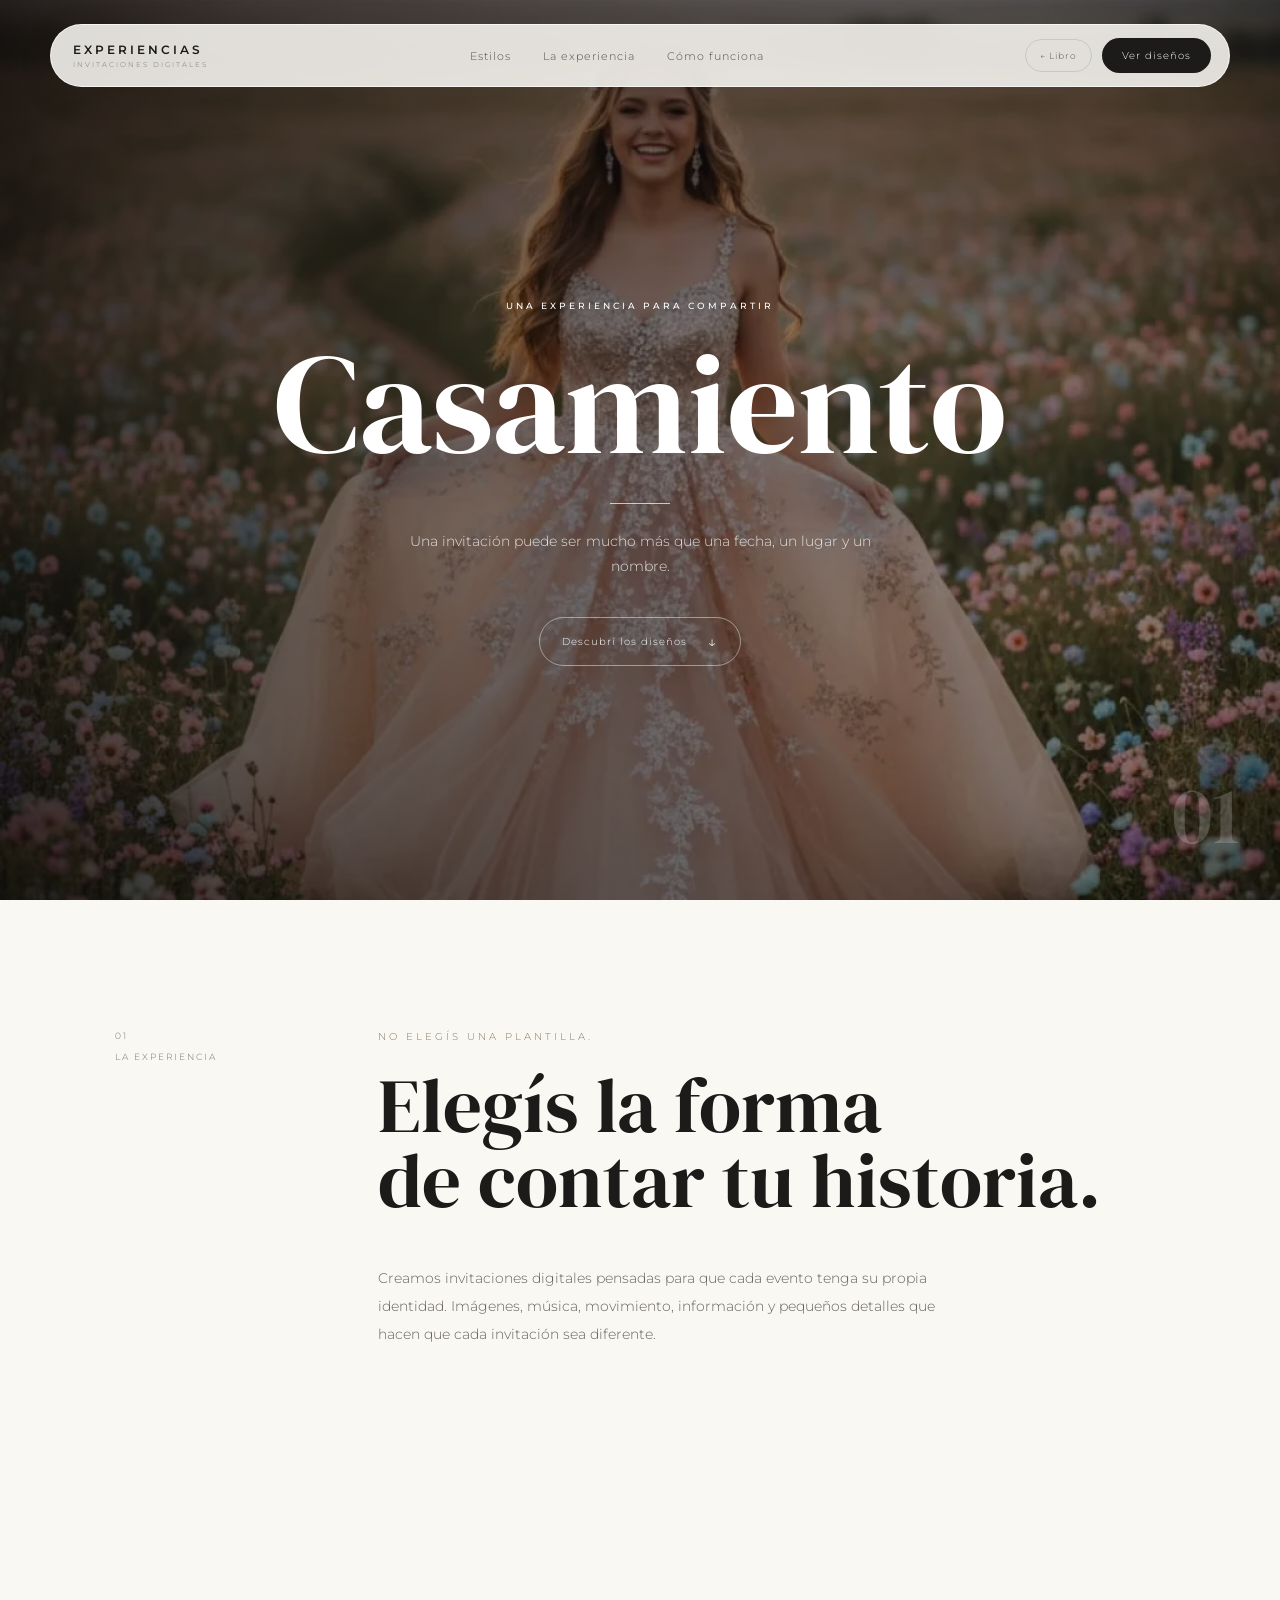
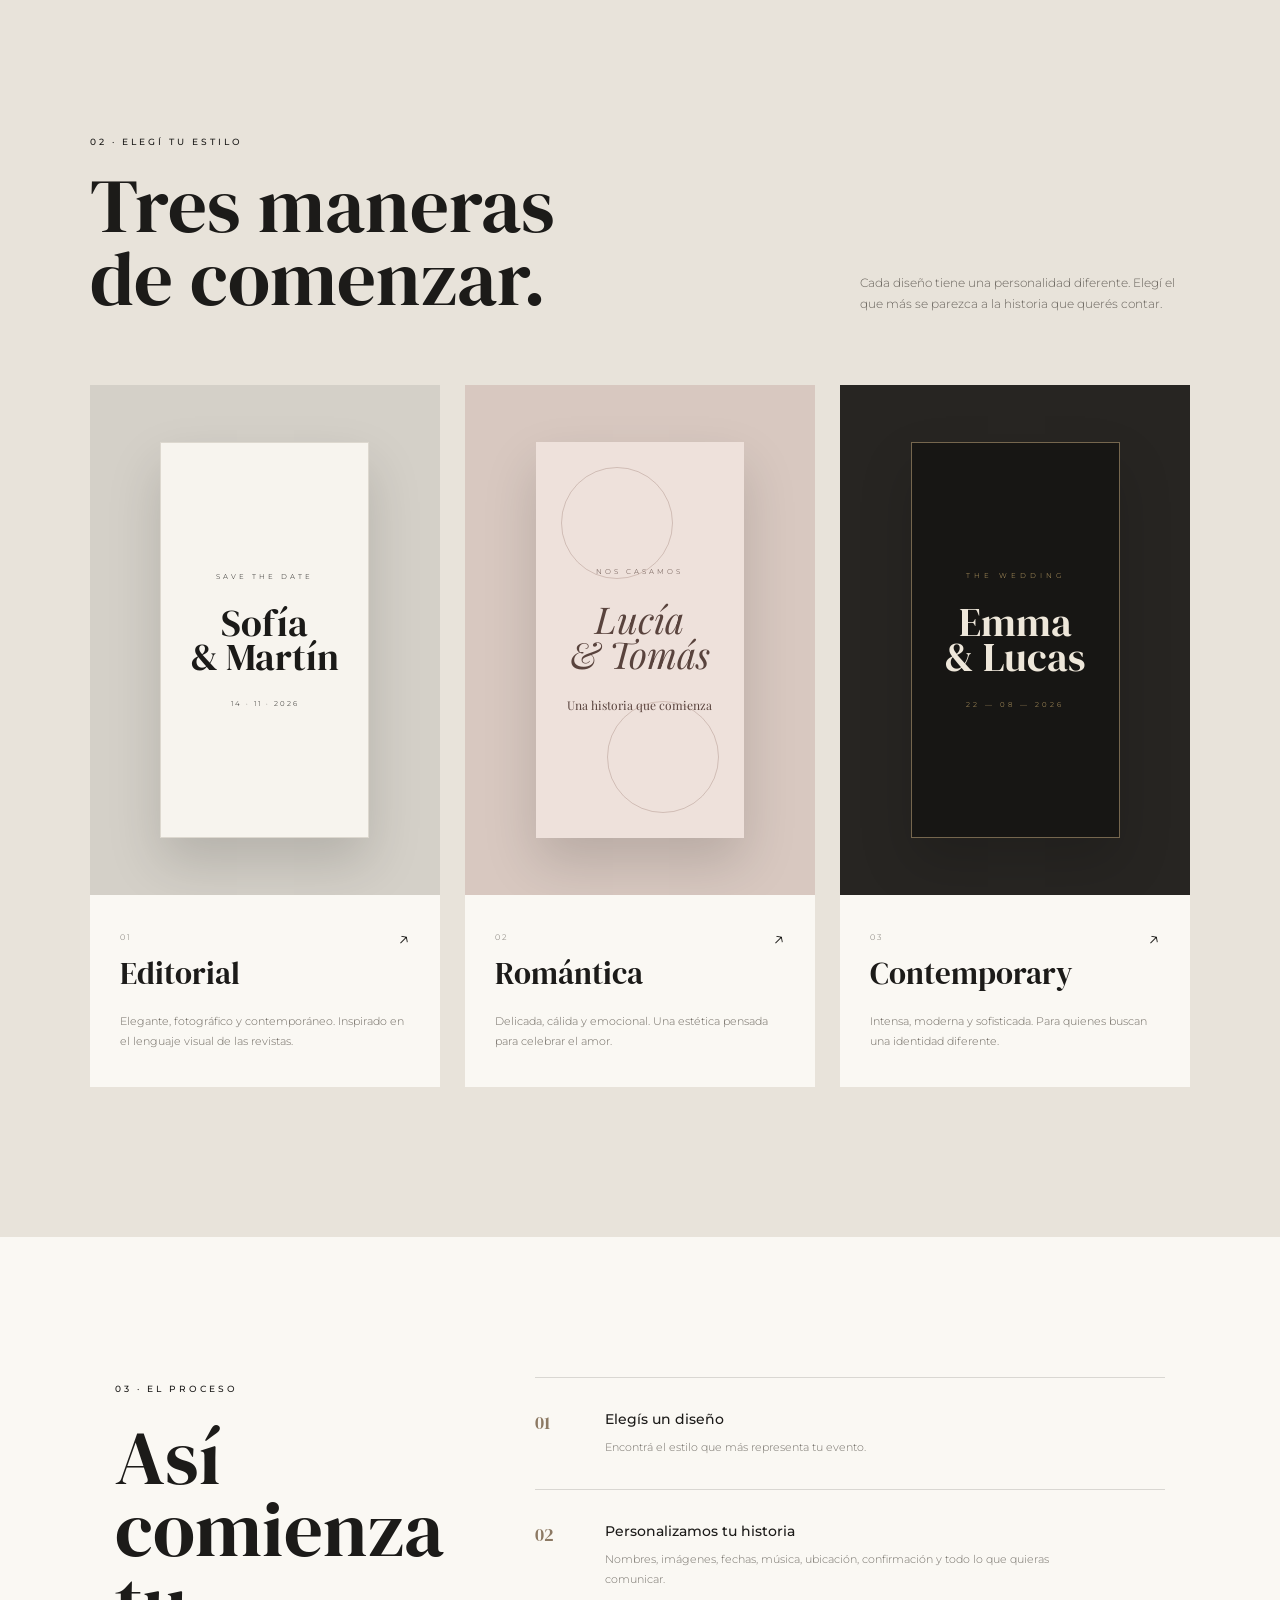
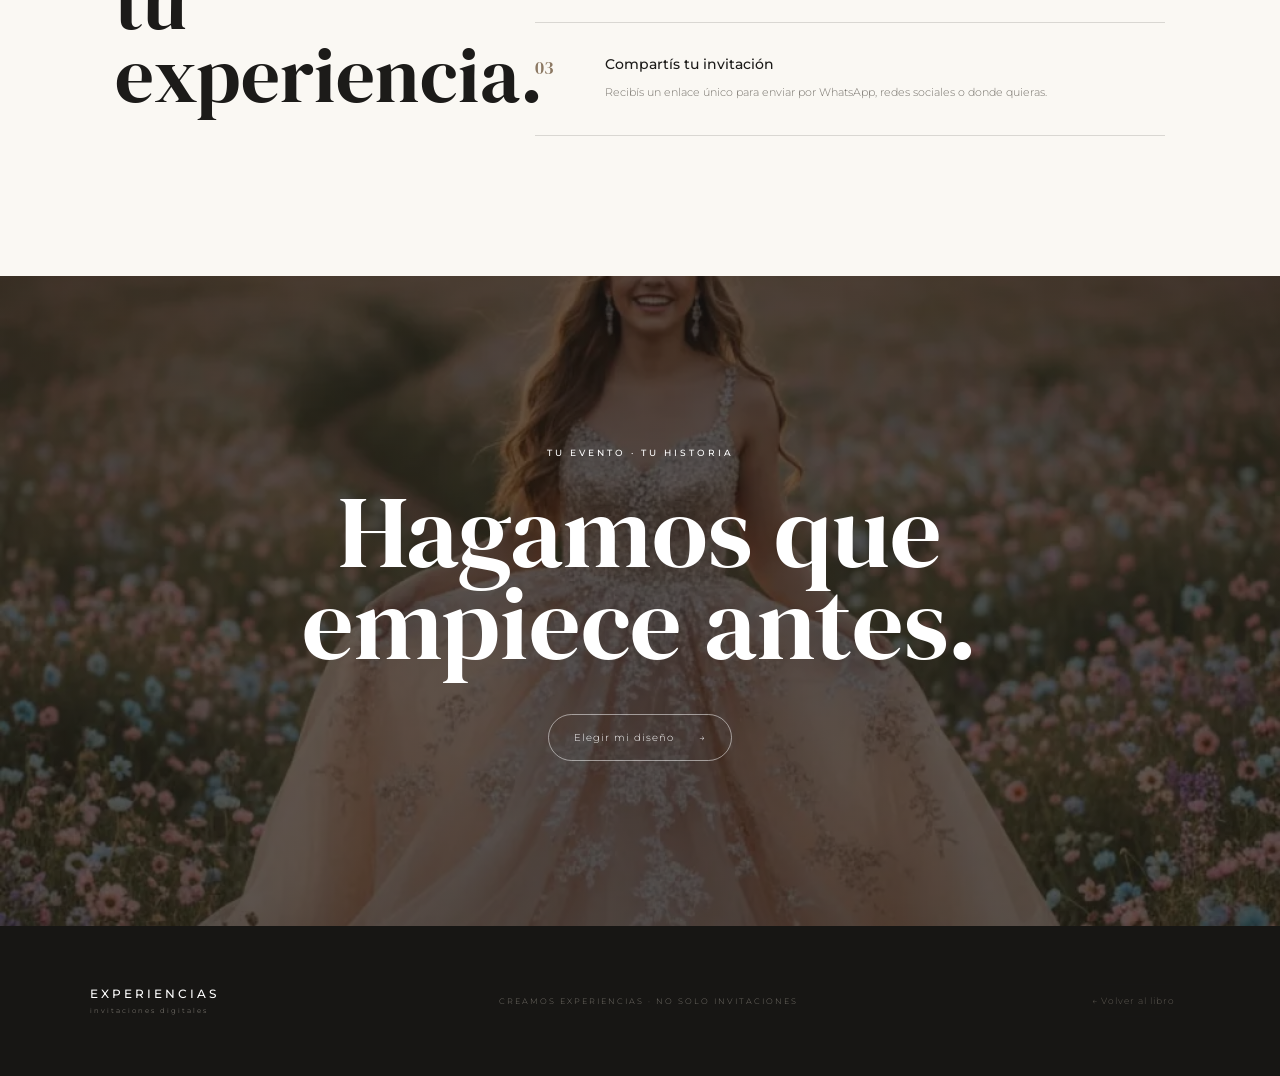
==== evento.html @ a9545215 "Version inicial" ====
<!doctype html>
<html lang="es">
  <head>
    <meta charset="UTF-8" />
    <meta name="viewport" content="width=device-width, initial-scale=1.0" />

    <title>Experiencias · Invitaciones digitales</title>

    <link rel="preconnect" href="https://fonts.googleapis.com" />
    <link rel="preconnect" href="https://fonts.gstatic.com" crossorigin />

    <link
      href="https://fonts.googleapis.com/css2?family=DM+Serif+Display&family=Montserrat:wght@300;400;500;600&family=Playfair+Display:ital,wght@0,400;0,500;1,400&display=swap"
      rel="stylesheet"
    />

    <link rel="stylesheet" href="assets/css/evento.css" />
  </head>

  <body>
    <div class="event-page">
      <!-- NAVBAR -->
      <header class="navbar">
        <a href="index.html" class="logo">
          <span>EXPERIENCIAS</span>
          <small>invitaciones digitales</small>
        </a>

        <nav class="desktop-nav">
          <a href="#estilos">Estilos</a>
          <a href="#experiencia">La experiencia</a>
          <a href="#como-funciona">Cómo funciona</a>
        </nav>

        <div class="nav-actions">
          <a href="index.html" class="back-book"> ← Libro </a>

          <a href="#estilos" class="nav-button"> Ver diseños </a>

          <button
            class="menu-toggle"
            id="menuToggle"
            aria-label="Abrir menú"
            aria-expanded="false"
          >
            <span></span>
            <span></span>
          </button>
        </div>

        <div class="mobile-menu" id="mobileMenu">
          <a href="#estilos">Estilos</a>
          <a href="#experiencia">La experiencia</a>
          <a href="#como-funciona">Cómo funciona</a>
          <a href="index.html" class="mobile-back-book"> ← Volver al libro </a>

          <a href="#estilos" class="mobile-menu-button"> Ver diseños → </a>
        </div>
      </header>

      <!-- HERO -->
      <section class="hero">
        <div class="hero-overlay"></div>

        <div class="hero-content">
          <span class="eyebrow" id="heroEyebrow">
            UNA EXPERIENCIA PARA COMPARTIR
          </span>

          <h1 id="heroTitle">Casamiento</h1>

          <div class="hero-line"></div>

          <p id="heroText">
            Una invitación puede ser mucho más que una fecha, un lugar y un
            nombre.
          </p>

          <a href="#estilos" class="hero-button">
            Descubrí los diseños
            <span>↓</span>
          </a>
        </div>

        <div class="hero-number">01</div>
      </section>

      <!-- INTRO -->
      <section class="intro" id="experiencia">
        <div class="intro-label">
          <span>01</span>
          <span>LA EXPERIENCIA</span>
        </div>

        <div class="intro-content">
          <p class="intro-kicker">NO ELEGÍS UNA PLANTILLA.</p>

          <h2>
            Elegís la forma<br />
            de contar tu historia.
          </h2>

          <p class="intro-text">
            Creamos invitaciones digitales pensadas para que cada evento tenga
            su propia identidad. Imágenes, música, movimiento, información y
            pequeños detalles que hacen que cada invitación sea diferente.
          </p>
        </div>
      </section>

      <!-- ESTILOS -->
      <section class="styles-section" id="estilos">
        <div class="section-heading">
          <div>
            <span class="eyebrow">02 · ELEGÍ TU ESTILO</span>

            <h2>
              Tres maneras<br />
              de comenzar.
            </h2>
          </div>

          <p>
            Cada diseño tiene una personalidad diferente. Elegí el que más se
            parezca a la historia que querés contar.
          </p>
        </div>

        <div class="design-grid">
          <!-- DISEÑO 1 -->
          <a
            href="demo.html?tema=casamiento&diseno=editorial"
            class="design-card editorial"
          >
            <div class="card-image">
              <div class="fake-invitation editorial-preview">
                <span class="preview-small"> SAVE THE DATE </span>

                <strong>
                  Sofía<br />
                  & Martín
                </strong>

                <span class="preview-date"> 14 · 11 · 2026 </span>
              </div>
            </div>

            <div class="card-info">
              <div>
                <span class="card-number">01</span>
                <h3>Editorial</h3>
              </div>

              <span class="card-arrow">↗</span>

              <p>
                Elegante, fotográfico y contemporáneo. Inspirado en el lenguaje
                visual de las revistas.
              </p>
            </div>
          </a>

          <!-- DISEÑO 2 -->
          <a
            href="demo.html?tema=casamiento&diseno=romantica"
            class="design-card romantic"
          >
            <div class="card-image">
              <div class="fake-invitation romantic-preview">
                <span class="preview-small"> NOS CASAMOS </span>

                <strong>
                  Lucía<br />
                  & Tomás
                </strong>

                <span class="preview-date"> Una historia que comienza </span>
              </div>
            </div>

            <div class="card-info">
              <div>
                <span class="card-number">02</span>
                <h3>Romántica</h3>
              </div>

              <span class="card-arrow">↗</span>

              <p>
                Delicada, cálida y emocional. Una estética pensada para celebrar
                el amor.
              </p>
            </div>
          </a>

          <!-- DISEÑO 3 -->
          <a
            href="demo.html?tema=casamiento&diseno=contemporary"
            class="design-card contemporary"
          >
            <div class="card-image">
              <div class="fake-invitation contemporary-preview">
                <span class="preview-small"> THE WEDDING </span>

                <strong>
                  Emma<br />
                  & Lucas
                </strong>

                <span class="preview-date"> 22 — 08 — 2026 </span>
              </div>
            </div>

            <div class="card-info">
              <div>
                <span class="card-number">03</span>
                <h3>Contemporary</h3>
              </div>

              <span class="card-arrow">↗</span>

              <p>
                Intensa, moderna y sofisticada. Para quienes buscan una
                identidad diferente.
              </p>
            </div>
          </a>
        </div>
      </section>

      <!-- COMO FUNCIONA -->
      <section class="process" id="como-funciona">
        <div class="process-heading">
          <span class="eyebrow"> 03 · EL PROCESO </span>

          <h2>
            Así comienza<br />
            tu experiencia.
          </h2>
        </div>

        <div class="process-list">
          <div class="process-item">
            <span>01</span>

            <div>
              <h3>Elegís un diseño</h3>
              <p>Encontrá el estilo que más representa tu evento.</p>
            </div>
          </div>

          <div class="process-item">
            <span>02</span>

            <div>
              <h3>Personalizamos tu historia</h3>
              <p>
                Nombres, imágenes, fechas, música, ubicación, confirmación y
                todo lo que quieras comunicar.
              </p>
            </div>
          </div>

          <div class="process-item">
            <span>03</span>

            <div>
              <h3>Compartís tu invitación</h3>
              <p>
                Recibís un enlace único para enviar por WhatsApp, redes sociales
                o donde quieras.
              </p>
            </div>
          </div>
        </div>
      </section>

      <!-- CTA -->
      <section class="final-cta">
        <div class="cta-content">
          <span class="eyebrow"> TU EVENTO · TU HISTORIA </span>

          <h2>
            Hagamos que<br />
            empiece antes.
          </h2>

          <a href="#estilos" class="cta-button">
            Elegir mi diseño
            <span>→</span>
          </a>
        </div>
      </section>

      <!-- FOOTER -->
      <footer>
        <div class="footer-brand">
          <span>EXPERIENCIAS</span>
          <small>invitaciones digitales</small>
        </div>

        <div class="footer-copy">
          CREAMOS EXPERIENCIAS · NO SOLO INVITACIONES
        </div>

        <a href="index.html" class="back-book"> ← Volver al libro </a>
      </footer>
    </div>

    <script src="assets/js/evento.js"></script>
  </body>
</html>
---- assets/css/evento.css ----
:root {
  --bg: #f3f0ea;
  --paper: #faf8f3;
  --ink: #1c1b19;
  --muted: #77736c;
  --line: rgba(28, 27, 25, 0.15);
  --accent: #8c7963;
}

* {
  box-sizing: border-box;
  margin: 0;
  padding: 0;
}

html {
  scroll-behavior: smooth;
}

body {
  background: var(--bg);
  color: var(--ink);
  font-family: "Montserrat", sans-serif;
  font-weight: 300;
}

a {
  color: inherit;
  text-decoration: none;
}

.event-page {
  overflow: hidden;
}

/* =========================================
   NAVBAR
========================================= */

.navbar {
  position: fixed;
  z-index: 100;
  top: 24px;
  left: 50%;
  transform: translateX(-50%);

  width: min(1180px, calc(100% - 40px));

  display: flex;
  align-items: center;
  justify-content: space-between;

  padding: 13px 18px 13px 22px;

  background: rgba(250, 248, 243, 0.88);
  border: 1px solid rgba(255, 255, 255, 0.7);

  backdrop-filter: blur(18px);
  -webkit-backdrop-filter: blur(18px);

  border-radius: 100px;

  box-shadow: 0 10px 40px rgba(0, 0, 0, 0.08);
}

.logo {
  display: flex;
  flex-direction: column;
  line-height: 1;
}

.logo span {
  font-size: 12px;
  letter-spacing: 3px;
  font-weight: 600;
}

.logo small {
  margin-top: 5px;
  font-size: 7px;
  letter-spacing: 2px;
  text-transform: uppercase;
  color: var(--muted);
}

.navbar nav {
  display: flex;
  gap: 32px;
}

.navbar nav a {
  font-size: 11px;
  letter-spacing: 1px;
  color: #55514b;
  transition: 0.3s;
}

.navbar nav a:hover {
  color: #000;
}

.nav-button {
  padding: 11px 20px;
  background: var(--ink);
  color: white;
  border-radius: 50px;

  font-size: 10px;
  letter-spacing: 1px;

  transition: 0.3s;
}

.nav-button:hover {
  transform: translateY(-2px);
}

/* =========================================
   HERO
========================================= */

.hero {
  min-height: 100vh;

  position: relative;

  display: flex;
  align-items: center;
  justify-content: center;

  background:
    linear-gradient(110deg, rgba(20, 18, 16, 0.72), rgba(20, 18, 16, 0.25)),
    url("../img/casamiento-hero.webp") center / cover no-repeat;

  color: white;
}

.hero-overlay {
  position: absolute;
  inset: 0;
  background: radial-gradient(
    circle at 50% 45%,
    transparent 0%,
    rgba(0, 0, 0, 0.2) 70%,
    rgba(0, 0, 0, 0.5) 100%
  );
}

.hero-content {
  position: relative;
  z-index: 2;

  width: min(850px, calc(100% - 40px));

  text-align: center;

  padding-top: 60px;
}

.eyebrow {
  display: inline-block;

  font-size: 9px;
  letter-spacing: 3px;
  font-weight: 500;
}

.hero h1 {
  margin-top: 28px;

  font-family: "DM Serif Display", serif;
  font-size: clamp(70px, 11vw, 150px);
  font-weight: 400;
  line-height: 0.9;
}

.hero-line {
  width: 60px;
  height: 1px;

  margin: 35px auto 25px;

  background: rgba(255, 255, 255, 0.7);
}

.hero p {
  max-width: 470px;

  margin: auto;

  font-size: 14px;
  line-height: 1.8;
  color: rgba(255, 255, 255, 0.82);
}

.hero-button {
  display: inline-flex;
  align-items: center;
  gap: 20px;

  margin-top: 38px;

  padding: 14px 22px;

  border: 1px solid rgba(255, 255, 255, 0.45);
  border-radius: 50px;

  font-size: 10px;
  letter-spacing: 1px;

  transition: 0.3s;
}

.hero-button span {
  font-size: 16px;
}

.hero-button:hover {
  background: white;
  color: var(--ink);
}

.hero-number {
  position: absolute;
  bottom: 30px;
  right: 40px;

  font-family: "DM Serif Display", serif;
  font-size: 80px;
  opacity: 0.18;
}

/* =========================================
   INTRO
========================================= */

.intro {
  display: grid;
  grid-template-columns: 25% 75%;

  min-height: 700px;

  padding: 130px 9vw;

  background: var(--paper);
}

.intro-label {
  display: flex;
  flex-direction: column;
  gap: 10px;

  font-size: 9px;
  letter-spacing: 2px;
  color: var(--muted);
}

.intro-content {
  max-width: 850px;
}

.intro-kicker {
  font-size: 10px;
  letter-spacing: 3px;
  color: var(--accent);
}

.intro h2 {
  margin-top: 25px;

  font-family: "DM Serif Display", serif;
  font-size: clamp(48px, 6vw, 88px);
  font-weight: 400;
  line-height: 0.98;
}

.intro-text {
  max-width: 570px;

  margin-top: 45px;

  font-size: 14px;
  line-height: 2;
  color: #66615a;
}

/* =========================================
   STYLES
========================================= */

.styles-section {
  padding: 130px 7vw 150px;

  background: #e8e3da;
}

.section-heading {
  display: flex;
  justify-content: space-between;
  align-items: end;

  margin-bottom: 70px;
}

.section-heading h2 {
  margin-top: 20px;

  font-family: "DM Serif Display", serif;
  font-size: clamp(48px, 6vw, 82px);
  line-height: 0.95;
  font-weight: 400;
}

.section-heading > p {
  max-width: 330px;

  font-size: 12px;
  line-height: 1.8;
  color: #67625b;
}

/* =========================================
   CARDS
========================================= */

.design-grid {
  display: grid;
  grid-template-columns: repeat(3, 1fr);
  gap: 25px;
}

.design-card {
  display: block;

  background: var(--paper);

  transition:
    transform 0.5s ease,
    box-shadow 0.5s ease;
}

.design-card:hover {
  transform: translateY(-12px);
  box-shadow: 0 30px 60px rgba(0, 0, 0, 0.13);
}

.card-image {
  height: 510px;

  padding: 30px;

  display: flex;
  align-items: center;
  justify-content: center;

  overflow: hidden;
}

.fake-invitation {
  width: 72%;
  height: 88%;

  display: flex;
  flex-direction: column;
  align-items: center;
  justify-content: center;

  text-align: center;

  box-shadow: 0 25px 50px rgba(0, 0, 0, 0.15);

  transition: transform 0.6s ease;
}

.design-card:hover .fake-invitation {
  transform: scale(1.035);
}

/* EDITORIAL */

.editorial .card-image {
  background: #d4d0c8;
}

.editorial-preview {
  background: #f7f4ee;
  color: #1b1a18;
  border: 1px solid #ddd8cf;
}

.editorial-preview strong {
  margin: 25px 0;

  font-family: "DM Serif Display", serif;
  font-size: 38px;
  line-height: 0.9;
  font-weight: 400;
}

.editorial-preview .preview-small {
  font-size: 7px;
  letter-spacing: 3px;
}

.editorial-preview .preview-date {
  font-size: 7px;
  letter-spacing: 2px;
}

/* ROMÁNTICA */

.romantic .card-image {
  background: #d8c8c0;
}

.romantic-preview {
  position: relative;

  background: #eee1db;
  color: #59433d;
}

.romantic-preview::before,
.romantic-preview::after {
  content: "";

  position: absolute;

  width: 110px;
  height: 110px;

  border-radius: 100%;

  border: 1px solid rgba(120, 80, 70, 0.25);
}

.romantic-preview::before {
  top: 25px;
  left: 25px;
}

.romantic-preview::after {
  bottom: 25px;
  right: 25px;
}

.romantic-preview strong {
  margin: 25px 0;

  font-family: "Playfair Display", serif;
  font-style: italic;
  font-size: 37px;
  line-height: 0.95;
  font-weight: 400;
}

.romantic-preview .preview-small {
  font-size: 7px;
  letter-spacing: 3px;
}

.romantic-preview .preview-date {
  font-family: "Playfair Display", serif;
  font-size: 12px;
}

/* CONTEMPORARY */

.contemporary .card-image {
  background: #272522;
}

.contemporary-preview {
  background: #171614;
  color: #eee7da;
  border: 1px solid #75664e;
}

.contemporary-preview strong {
  margin: 25px 0;

  font-family: "DM Serif Display", serif;
  font-size: 40px;
  line-height: 0.88;
  font-weight: 400;
}

.contemporary-preview .preview-small {
  font-size: 7px;
  letter-spacing: 4px;
  color: #c8a96b;
}

.contemporary-preview .preview-date {
  font-size: 7px;
  letter-spacing: 3px;
  color: #c8a96b;
}

/* CARD INFO */

.card-info {
  position: relative;

  padding: 30px 30px 35px;
}

.card-number {
  font-size: 8px;
  letter-spacing: 2px;
  color: var(--muted);
}

.card-info h3 {
  margin-top: 8px;

  font-family: "DM Serif Display", serif;
  font-size: 31px;
  font-weight: 400;
}

.card-info p {
  max-width: 310px;

  margin-top: 18px;

  font-size: 11px;
  line-height: 1.8;
  color: #706b63;
}

.card-arrow {
  position: absolute;
  top: 30px;
  right: 30px;

  font-size: 22px;

  transition: 0.3s;
}

.design-card:hover .card-arrow {
  transform: translate(5px, -5px);
}

/* =========================================
   PROCESS
========================================= */

.process {
  padding: 140px 9vw;

  background: var(--paper);

  display: grid;
  grid-template-columns: 40% 60%;
}

.process-heading h2 {
  margin-top: 25px;

  font-family: "DM Serif Display", serif;
  font-size: clamp(50px, 6vw, 80px);
  line-height: 0.95;
  font-weight: 400;
}

.process-list {
  border-top: 1px solid var(--line);
}

.process-item {
  display: grid;
  grid-template-columns: 70px 1fr;

  padding: 32px 0;

  border-bottom: 1px solid var(--line);
}

.process-item > span {
  font-family: "DM Serif Display", serif;
  font-size: 18px;
  color: var(--accent);
}

.process-item h3 {
  font-size: 14px;
  font-weight: 500;
}

.process-item p {
  max-width: 480px;

  margin-top: 10px;

  font-size: 11px;
  line-height: 1.8;
  color: var(--muted);
}

/* =========================================
   CTA
========================================= */

.final-cta {
  min-height: 650px;

  display: flex;
  align-items: center;
  justify-content: center;

  text-align: center;

  background:
    linear-gradient(rgba(25, 23, 20, 0.68), rgba(25, 23, 20, 0.68)),
    url("../img/casamiento-cta.webp") center / cover no-repeat;

  color: white;
}

.cta-content h2 {
  margin-top: 25px;

  font-family: "DM Serif Display", serif;
  font-size: clamp(58px, 8vw, 110px);
  font-weight: 400;
  line-height: 0.9;
}

.cta-button {
  display: inline-flex;
  gap: 25px;
  align-items: center;

  margin-top: 45px;

  padding: 16px 25px;

  border: 1px solid rgba(255, 255, 255, 0.5);
  border-radius: 50px;

  font-size: 10px;
  letter-spacing: 1px;

  transition: 0.3s;
}

.cta-button:hover {
  background: white;
  color: #1c1b19;
}

/* =========================================
   FOOTER
========================================= */

footer {
  min-height: 150px;

  display: flex;
  align-items: center;
  justify-content: space-between;

  padding: 35px 7vw;

  background: #171614;
  color: white;
}

.footer-brand {
  display: flex;
  flex-direction: column;
}

.footer-brand span {
  font-size: 12px;
  letter-spacing: 3px;
  font-weight: 500;
}

.footer-brand small {
  margin-top: 5px;

  font-size: 7px;
  letter-spacing: 2px;
  color: #8d8880;
}

.footer-copy {
  font-size: 8px;
  letter-spacing: 2px;
  color: #77736c;
}

.back-book {
  font-size: 9px;
  letter-spacing: 1px;
  transition: 0.3s;
}

.back-book:hover {
  opacity: 0.6;
}

/* =========================================
   RESPONSIVE
========================================= */

@media (max-width: 900px) {
  .navbar nav {
    display: none;
  }

  .design-grid {
    grid-template-columns: 1fr;
    max-width: 600px;
    margin: auto;
  }

  .card-image {
    height: 600px;
  }

  .intro,
  .process {
    grid-template-columns: 1fr;
    gap: 60px;
  }

  .section-heading {
    display: block;
  }

  .section-heading > p {
    margin-top: 30px;
  }

  footer {
    flex-direction: column;
    gap: 25px;
    text-align: center;
  }
}

@media (max-width: 600px) {
  .navbar {
    width: calc(100% - 24px);
    top: 12px;
  }

  .nav-button {
    display: none;
  }

  .hero h1 {
    font-size: 70px;
  }

  .hero-number {
    right: 20px;
  }

  .intro,
  .styles-section,
  .process {
    padding-left: 25px;
    padding-right: 25px;
  }

  .card-image {
    height: 500px;
  }

  .fake-invitation {
    width: 70%;
  }
}

/* =========================================
   NAVBAR RESPONSIVE
========================================= */

.nav-actions {
  display: flex;
  align-items: center;
  gap: 10px;
}

.menu-toggle {
  display: none;

  width: 42px;
  height: 42px;

  border: 1px solid rgba(28, 27, 25, 0.15);
  border-radius: 50%;

  background: transparent;

  align-items: center;
  justify-content: center;
  flex-direction: column;
  gap: 5px;

  cursor: pointer;
}

.menu-toggle span {
  display: block;

  width: 16px;
  height: 1px;

  background: var(--ink);

  transition:
    transform 0.3s ease,
    opacity 0.3s ease;
}

.mobile-menu {
  display: none;
}

/* =========================================
   TABLET
========================================= */

@media (max-width: 900px) {
  .navbar {
    width: calc(100% - 30px);
  }

  .desktop-nav {
    display: none;
  }

  .nav-button {
    display: none;
  }

  .menu-toggle {
    display: flex;
  }

  .mobile-menu {
    position: absolute;

    top: calc(100% + 10px);
    left: 0;
    right: 0;

    padding: 22px;

    display: flex;
    flex-direction: column;
    gap: 5px;

    background: rgba(250, 248, 243, 0.97);

    border: 1px solid rgba(28, 27, 25, 0.08);
    border-radius: 24px;

    box-shadow: 0 20px 50px rgba(0, 0, 0, 0.12);

    opacity: 0;
    visibility: hidden;
    transform: translateY(-10px);

    transition:
      opacity 0.3s ease,
      transform 0.3s ease,
      visibility 0.3s ease;
  }

  .mobile-menu.open {
    opacity: 1;
    visibility: visible;
    transform: translateY(0);
  }

  .mobile-menu a {
    padding: 14px 10px;

    font-size: 11px;
    letter-spacing: 1px;

    border-bottom: 1px solid var(--line);
  }

  .mobile-menu a:last-child {
    border-bottom: none;
  }

  .mobile-menu-button {
    margin-top: 10px;

    padding: 15px 18px !important;

    background: var(--ink);
    color: white;

    border-radius: 50px;

    text-align: center;
  }
}

/* =========================================
   MOBILE
========================================= */

@media (max-width: 600px) {
  .navbar {
    top: 12px;

    width: calc(100% - 24px);

    padding: 10px 10px 10px 17px;
  }

  .logo span {
    font-size: 10px;
    letter-spacing: 2.5px;
  }

  .logo small {
    font-size: 6px;
    letter-spacing: 1.5px;
  }

  .menu-toggle {
    width: 38px;
    height: 38px;
  }

  .mobile-menu {
    top: calc(100% + 8px);
  }
}

/* =========================================
   VOLVER AL LIBRO
========================================= */

.back-book {
  display: inline-flex;
  align-items: center;

  padding: 10px 14px;

  font-size: 9px;
  letter-spacing: 1px;

  color: #5f5a53;

  border: 1px solid rgba(28, 27, 25, 0.12);
  border-radius: 50px;

  transition:
    background 0.3s ease,
    color 0.3s ease,
    transform 0.3s ease;
}

.back-book:hover {
  background: var(--ink);
  color: white;
  transform: translateX(-2px);
}

/* =========================================
   MOBILE
========================================= */

@media (max-width: 900px) {
  .nav-actions {
    gap: 6px;
  }

  .back-book {
    padding: 9px 12px;

    font-size: 8px;
  }
}

.mobile-back-book {
  font-weight: 500;
  color: var(--accent);
}

/* =========================================================
   TEMA · CUMPLE 8
========================================================= */

body.tema-cumple-8 {
  --bg: #080a18;
  --paper: #10142b;
  --ink: #ffffff;
  --muted: #aeb5d1;
  --line: rgba(255, 255, 255, 0.12);
  --accent: #ff304f;
}

/* =========================================================
   HERO
========================================================= */

body.tema-cumple-8 .hero {
  background:
    linear-gradient(
      135deg,
      rgba(5, 8, 25, 0.88),
      rgba(43, 15, 91, 0.72),
      rgba(8, 42, 105, 0.78)
    ),
    url("../img/cumple-8-hero.png") center / cover no-repeat;
}

body.tema-cumple-8 .hero::before {
  content: "";
  position: absolute;
  inset: 0;

  background:
    radial-gradient(
      circle at 20% 30%,
      rgba(0, 153, 255, 0.35),
      transparent 28%
    ),
    radial-gradient(circle at 80% 25%, rgba(255, 48, 79, 0.3), transparent 25%),
    radial-gradient(
      circle at 50% 90%,
      rgba(127, 45, 255, 0.35),
      transparent 30%
    );

  pointer-events: none;
}

/* =========================================================
   HERO TYPOGRAPHY
========================================================= */

body.tema-cumple-8 .hero h1 {
  color: white;
  text-shadow: 0 4px 20px rgba(0, 0, 0, 0.45);
}

body.tema-cumple-8 .hero-line {
  background: linear-gradient(90deg, #2575ff, #8d35ff, #ff304f);
}

/* =========================================================
   INTRO
========================================================= */

body.tema-cumple-8 .intro {
  background:
    radial-gradient(
      circle at 80% 20%,
      rgba(90, 40, 255, 0.12),
      transparent 25%
    ),
    #0b0e20;

  color: white;
}

body.tema-cumple-8 .intro-text {
  color: #aeb5d1;
}

body.tema-cumple-8 .intro-kicker,
body.tema-cumple-8 .eyebrow {
  color: #5fa2ff;
}

/* =========================================================
   DISEÑOS
========================================================= */

body.tema-cumple-8 .styles-section {
  background: #080a18;
  color: white;
}

body.tema-cumple-8 .section-heading p {
  color: #aeb5d1;
}

/* =========================================================
   TARJETAS
========================================================= */

body.tema-cumple-8 .design-card {
  background: #11152c;
  border-color: rgba(255, 255, 255, 0.08);
}

body.tema-cumple-8 .design-card:hover {
  border-color: rgba(95, 162, 255, 0.45);
  box-shadow: 0 30px 80px rgba(33, 62, 180, 0.25);
}

/* =========================================================
   CARD 01 · AVENTURA
========================================================= */

body.tema-cumple-8 .design-card.editorial .card-image {
  background:
    radial-gradient(
      circle at 70% 25%,
      rgba(255, 48, 79, 0.65),
      transparent 22%
    ),
    linear-gradient(135deg, #151a4b, #3c1a91, #091a48);
}

/* =========================================================
   CARD 02 · ARCADE
========================================================= */

body.tema-cumple-8 .design-card.romantic .card-image {
  background:
    radial-gradient(
      circle at 30% 25%,
      rgba(0, 166, 255, 0.65),
      transparent 22%
    ),
    linear-gradient(135deg, #071a3c, #182f9b, #7415a8);
}

/* =========================================================
   CARD 03 · POWER
========================================================= */

body.tema-cumple-8 .design-card.contemporary .card-image {
  background:
    radial-gradient(circle at 50% 20%, rgba(255, 48, 79, 0.7), transparent 22%),
    linear-gradient(135deg, #2b0713, #741327, #15104b);
}

/* =========================================================
   TEXTOS DE TARJETAS
========================================================= */

body.tema-cumple-8 .card-info {
  color: white;
}

body.tema-cumple-8 .card-info p {
  color: #aeb5d1;
}

body.tema-cumple-8 .card-number {
  color: #5fa2ff;
}

body.tema-cumple-8 .card-arrow {
  color: #ff304f;
}

/* =========================================================
   PROCESS
========================================================= */

body.tema-cumple-8 .process {
  background: #0d1024;
  color: white;
}

body.tema-cumple-8 .process-item {
  border-color: rgba(255, 255, 255, 0.12);
}

body.tema-cumple-8 .process-item > span {
  color: #5fa2ff;
}

body.tema-cumple-8 .process-item p {
  color: #aeb5d1;
}

/* =========================================================
   CTA
========================================================= */

body.tema-cumple-8 .final-cta {
  background:
    linear-gradient(
      135deg,
      rgba(6, 9, 28, 0.78),
      rgba(67, 18, 116, 0.68),
      rgba(10, 48, 110, 0.78)
    ),
    url("../img/cumple-8-cta.png") center / cover no-repeat;
}

body.tema-cumple-8 .cta-button {
  background: #ff304f;
  color: white;
}

body.tema-cumple-8 .cta-button:hover {
  background: #ffffff;
  color: #11152c;
}

/* =========================================================
   NAVBAR
========================================================= */

body.tema-cumple-8 .navbar {
  background: rgba(9, 11, 28, 0.88);

  border-color: rgba(255, 255, 255, 0.1);

  color: white;
}

body.tema-cumple-8 .navbar a {
  color: white;
}

body.tema-cumple-8 .back-book {
  color: #d6dcff;
  border-color: rgba(255, 255, 255, 0.16);
}

body.tema-cumple-8 .back-book:hover {
  background: #ff304f;
  color: white;
}

/* =========================================================
   FOOTER
========================================================= */

body.tema-cumple-8 footer {
  background: #050611;
  color: white;
}

body.tema-cumple-8 .footer-copy {
  color: #737b9c;
}

/* =========================================================
   CUMPLE 8
   UNIVERSOS VISUALES
========================================================= */

body.tema-cumple-8 {
  background: #f3f5f1;

  color: #1d261f;

  transition:
    background 0.7s ease,
    color 0.5s ease;
}

/* =========================================================
   HERO
========================================================= */

body.tema-cumple-8 .hero {
  background:
    radial-gradient(
      circle at 18% 25%,
      rgba(91, 125, 89, 0.12),
      transparent 35%
    ),
    linear-gradient(135deg, #f8faf6, #e9efe8);
}

body.tema-cumple-8 .hero-overlay {
  opacity: 0.15;
}

body.tema-cumple-8 .hero .eyebrow {
  color: #58705c;
}

body.tema-cumple-8 .hero h1 {
  color: #1b281f;
}

body.tema-cumple-8 .hero p {
  color: #657067;
}

body.tema-cumple-8 .hero-button {
  background: #304d36;

  color: white;

  box-shadow: 0 12px 30px rgba(48, 77, 54, 0.18);
}

body.tema-cumple-8 .hero-button:hover {
  background: #3d6145;
}

/* =========================================================
   INTRO
========================================================= */

body.tema-cumple-8 .intro {
  background: #f3f5f1;
}

body.tema-cumple-8 .intro-kicker,
body.tema-cumple-8 .intro-label {
  color: #58705c;
}

body.tema-cumple-8 .intro h2 {
  color: #1b281f;
}

body.tema-cumple-8 .intro-text {
  color: #68726b;
}

/* =========================================================
   SECCIÓN ESTILOS
========================================================= */

body.tema-cumple-8 .styles-section {
  background: linear-gradient(180deg, #f3f5f1, #edf2ec);
}

body.tema-cumple-8 .styles-section .eyebrow {
  color: #58705c;
}

body.tema-cumple-8 .styles-section h2 {
  color: #1b281f;
}

body.tema-cumple-8 .section-heading p {
  color: #68726b;
}

/* =========================================================
   TARJETAS
========================================================= */

body.tema-cumple-8 .design-card {
  border: 1px solid rgba(30, 45, 34, 0.09);

  border-radius: 24px;

  overflow: hidden;

  box-shadow: 0 16px 45px rgba(31, 48, 35, 0.07);

  transition:
    transform 0.55s cubic-bezier(0.22, 1, 0.36, 1),
    box-shadow 0.55s ease;
}

body.tema-cumple-8 .design-card:hover {
  transform: translateY(-9px);

  box-shadow: 0 28px 65px rgba(31, 48, 35, 0.14);
}

/* =========================================================
   VISUAL
========================================================= */

body.tema-cumple-8 .cumple8-visual {
  position: relative;

  height: 100%;

  min-height: 290px;

  display: flex;

  align-items: center;

  justify-content: center;

  overflow: hidden;
}

body.tema-cumple-8 .cumple8-number {
  position: absolute;

  top: 22px;

  left: 24px;

  z-index: 10;

  font-size: 10px;

  letter-spacing: 2px;

  opacity: 0.65;
}

/* =========================================================
   🦖 DINOSAURIOS
========================================================= */

.dinosaurios-visual {
  background:
    radial-gradient(
      circle at 50% 35%,
      rgba(147, 170, 131, 0.3),
      transparent 40%
    ),
    linear-gradient(145deg, #e2e9dc, #a5b99d 45%, #607b61);

  color: #213b27;
}

.dino-ring {
  position: absolute;

  width: 185px;

  height: 185px;

  border: 1px solid rgba(34, 67, 40, 0.25);

  border-radius: 50%;

  transition: transform 0.8s ease;
}

.dino-ring::before {
  content: "";

  position: absolute;

  inset: 15px;

  border: 1px solid rgba(34, 67, 40, 0.14);

  border-radius: 50%;
}

.dino-symbol {
  position: relative;

  z-index: 3;

  font-size: 82px;

  transition: transform 0.65s cubic-bezier(0.22, 1, 0.36, 1);

  filter: drop-shadow(0 14px 15px rgba(26, 55, 31, 0.18));
}

.dino-word {
  position: absolute;

  bottom: 24px;

  right: 25px;

  font-size: 10px;

  letter-spacing: 4px;

  opacity: 0.55;
}

.design-dinosaurios:hover .dino-ring {
  transform: scale(1.12) rotate(15deg);
}

.design-dinosaurios:hover .dino-symbol {
  transform: translateY(-9px) scale(1.08);
}

/* =========================================================
   ⚽ FÚTBOL
========================================================= */

.futbol-visual {
  background:
    radial-gradient(
      circle at 50% 30%,
      rgba(117, 192, 226, 0.3),
      transparent 42%
    ),
    linear-gradient(145deg, #ffffff, #edf8fc 55%, #b5ddec);

  color: #1e668d;
}

.stadium-lines {
  position: absolute;

  inset: 0;

  opacity: 0.45;

  background: linear-gradient(
    transparent 67%,
    rgba(42, 118, 153, 0.12) 67%,
    rgba(42, 118, 153, 0.12) 68%,
    transparent 68%
  );
}

.stadium-lines::after {
  content: "";

  position: absolute;

  left: 10%;

  right: 10%;

  bottom: 12%;

  height: 1px;

  background: rgba(30, 102, 141, 0.22);

  box-shadow:
    0 -42px 0 rgba(30, 102, 141, 0.08),
    0 -84px 0 rgba(30, 102, 141, 0.05);
}

.football-ball {
  position: relative;

  z-index: 3;

  font-size: 82px;

  filter: drop-shadow(0 15px 15px rgba(31, 103, 139, 0.18));

  transition: transform 0.65s cubic-bezier(0.22, 1, 0.36, 1);
}

.football-score {
  position: absolute;

  top: 22px;

  right: 25px;

  font-size: 48px;

  font-weight: 600;

  letter-spacing: -3px;

  color: rgba(30, 102, 141, 0.14);
}

.design-futbol:hover .football-ball {
  transform: translateY(-10px) rotate(18deg) scale(1.08);
}

/* =========================================================
   🦸 SUPERHÉROES
========================================================= */

.superheroes-visual {
  background:
    radial-gradient(
      circle at 50% 40%,
      rgba(255, 211, 68, 0.38),
      transparent 28%
    ),
    linear-gradient(145deg, #d7d9da, #969a9d 48%, #606468);

  color: white;
}

.hero-rays {
  position: absolute;

  inset: -45%;

  background: repeating-conic-gradient(
    from 0deg,
    rgba(255, 211, 62, 0.27) 0deg,
    rgba(255, 211, 62, 0.27) 8deg,
    transparent 8deg,
    transparent 22deg
  );

  transition: transform 0.8s ease;
}

.hero-shield {
  position: relative;

  z-index: 3;

  width: 100px;

  height: 100px;

  display: flex;

  align-items: center;

  justify-content: center;

  background: #a7252a;

  color: #ffd33e;

  font-size: 48px;

  clip-path: polygon(
    50% 0%,
    61% 34%,
    100% 34%,
    69% 56%,
    81% 100%,
    50% 72%,
    19% 100%,
    31% 56%,
    0% 34%,
    39% 34%
  );

  filter: drop-shadow(0 14px 16px rgba(0, 0, 0, 0.2));

  transition: transform 0.65s cubic-bezier(0.22, 1, 0.36, 1);
}

.hero-word {
  position: absolute;

  right: 25px;

  bottom: 24px;

  font-size: 10px;

  letter-spacing: 4px;

  opacity: 0.65;
}

.design-superheroes:hover .hero-rays {
  transform: rotate(16deg) scale(1.12);
}

.design-superheroes:hover .hero-shield {
  transform: translateY(-9px) scale(1.08) rotate(-3deg);
}

/* =========================================================
   INFO TARJETAS
========================================================= */

body.tema-cumple-8 .design-card .card-info {
  background: rgba(255, 255, 255, 0.86);
}

body.tema-cumple-8 .design-card h3 {
  color: #202a23;
}

body.tema-cumple-8 .design-card p {
  color: #69736c;
}

body.tema-cumple-8 .design-card .card-arrow {
  color: #4c6552;
}

/* DINOSAURIOS */

body.tema-cumple-8 .design-dinosaurios .card-number {
  color: #547359;
}

/* FÚTBOL */

body.tema-cumple-8 .design-futbol .card-number {
  color: #2d83b3;
}

/* SUPERHÉROES */

body.tema-cumple-8 .design-superheroes .card-number {
  color: #b2292e;
}

/* =========================================================
   PROCESO
========================================================= */

body.tema-cumple-8 .process {
  background: #edf2ec;
}

body.tema-cumple-8 .process .eyebrow {
  color: #58705c;
}

body.tema-cumple-8 .process h2 {
  color: #1b281f;
}

body.tema-cumple-8 .process-item {
  border-color: rgba(40, 60, 44, 0.1);
}

/* =========================================================
   CTA
========================================================= */

body.tema-cumple-8 .final-cta {
  background:
    radial-gradient(
      circle at 20% 30%,
      rgba(115, 153, 111, 0.25),
      transparent 35%
    ),
    linear-gradient(135deg, #304d36, #1d3022);

  color: white;
}

body.tema-cumple-8 .final-cta .eyebrow {
  color: rgba(255, 255, 255, 0.65);
}

body.tema-cumple-8 .final-cta h2 {
  color: white;
}

body.tema-cumple-8 .cta-button {
  background: #f4f7f2;

  color: #304d36;
}

body.tema-cumple-8 .cta-button:hover {
  background: white;
}

/* =========================================================
   FOOTER
========================================================= */

body.tema-cumple-8 footer {
  background: #18231b;

  color: rgba(255, 255, 255, 0.7);
}

/* =========================================================
   MOBILE
========================================================= */

@media (max-width: 768px) {
  body.tema-cumple-8 .cumple8-visual {
    min-height: 240px;
  }

  .dino-symbol,
  .football-ball {
    font-size: 68px;
  }

  .hero-shield {
    width: 82px;

    height: 82px;

    font-size: 40px;
  }
}
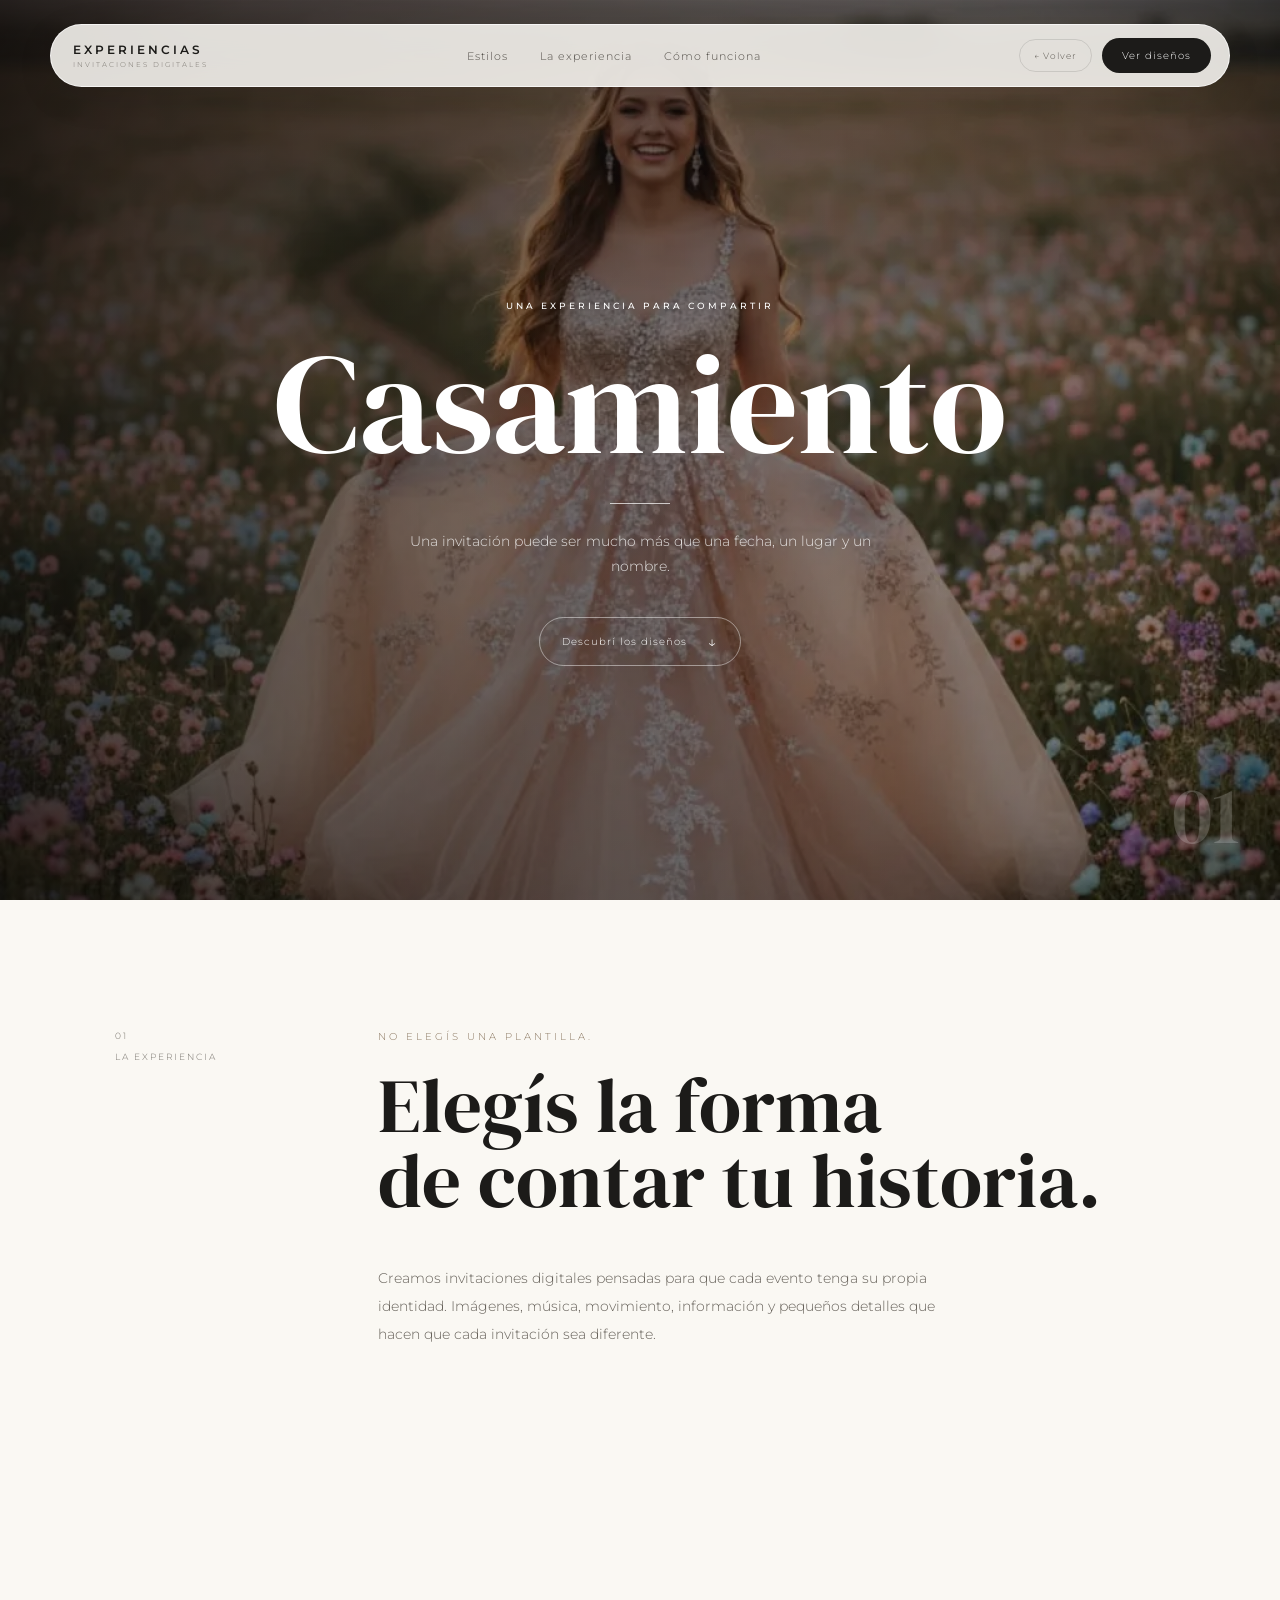
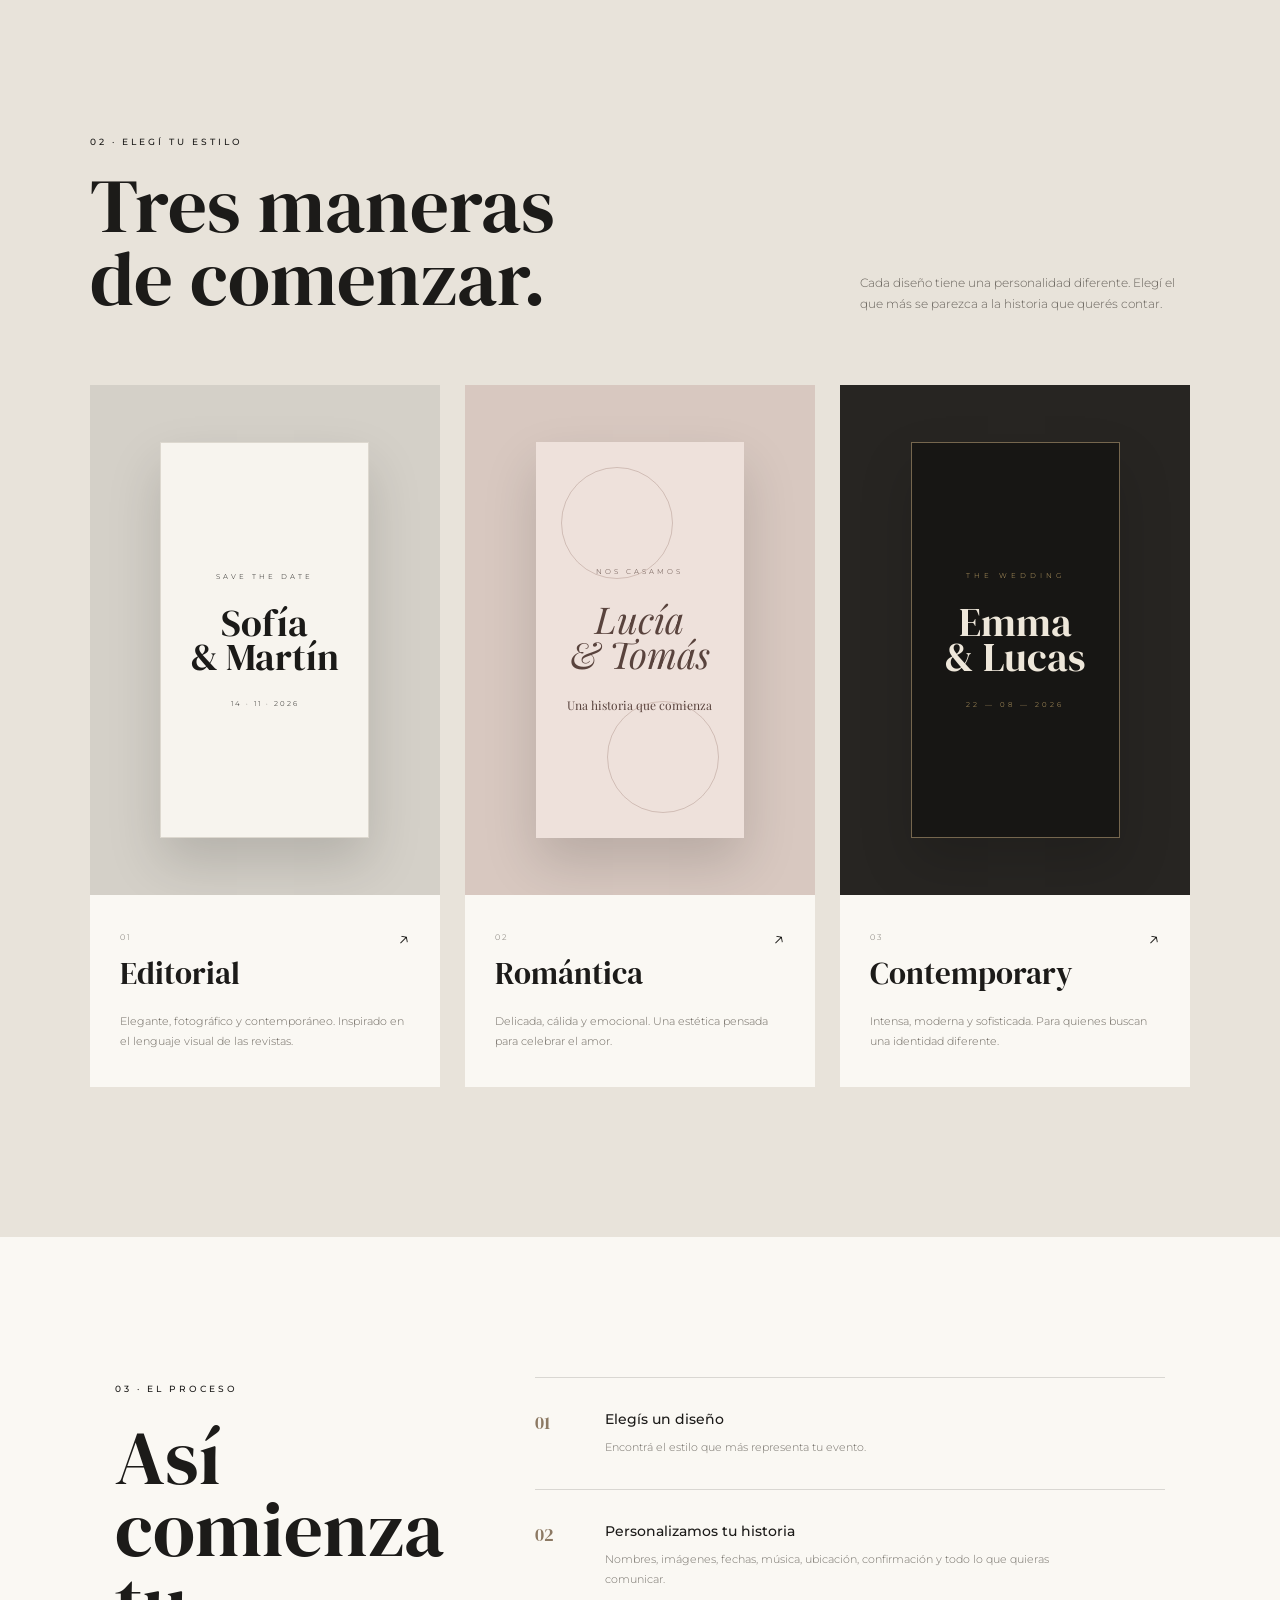
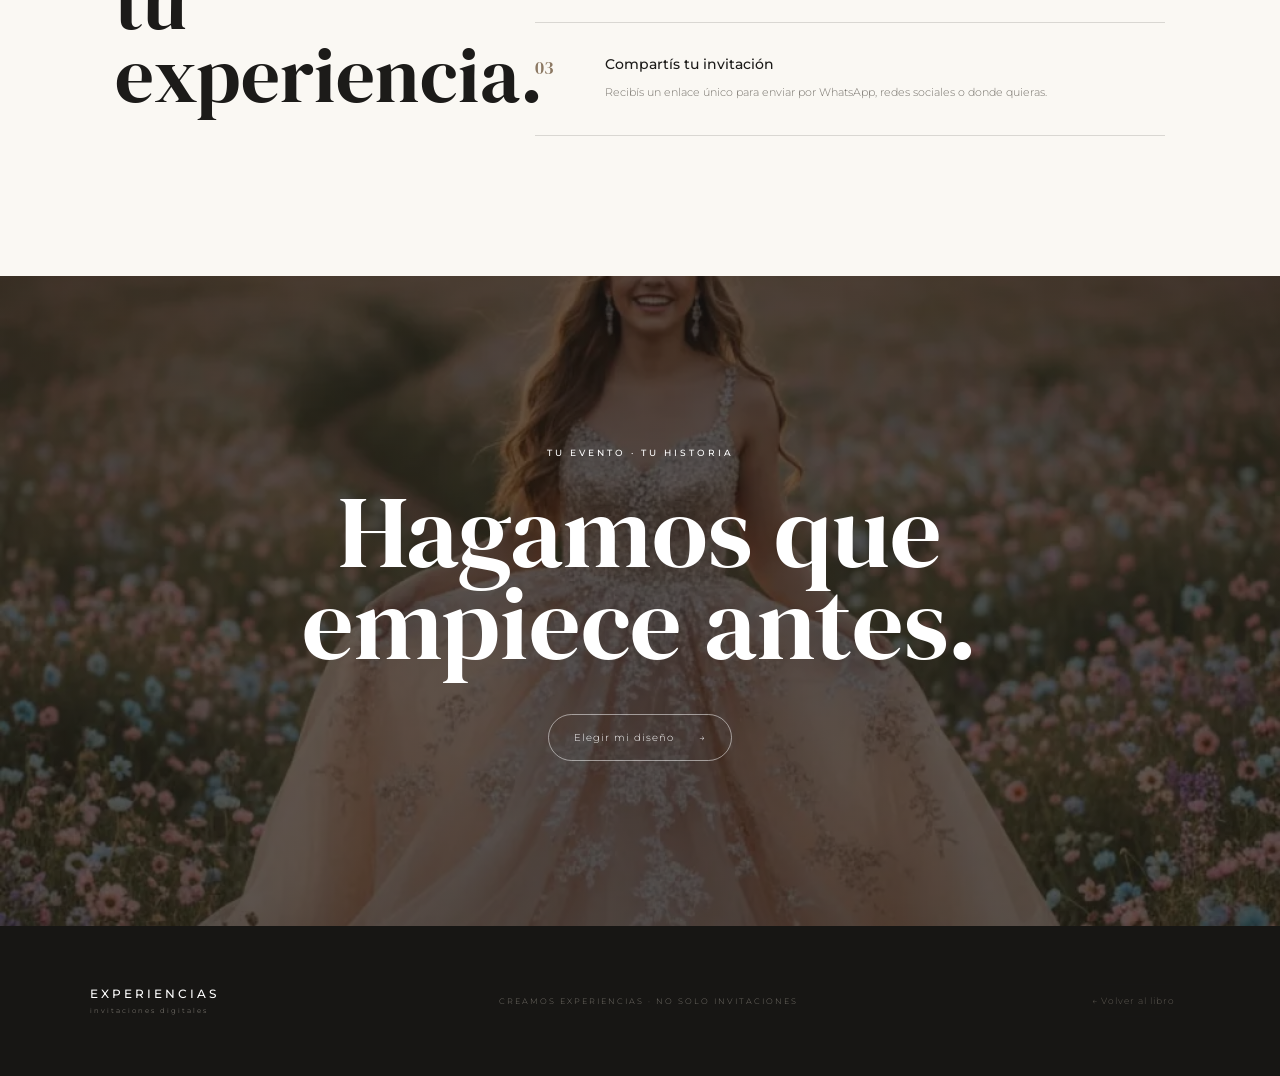
==== commit 73131dad: "Ajustes visuales Cumple 8 y Mario" ====
--- a/evento.html
+++ b/evento.html
@@ -33,7 +33,7 @@
         </nav>
 
         <div class="nav-actions">
-          <a href="index.html" class="back-book"> ← Libro </a>
+          <a href="index.html" class="back-book"> ← Volver </a>
 
           <a href="#estilos" class="nav-button"> Ver diseños </a>
 
--- a/assets/css/evento.css
+++ b/assets/css/evento.css
@@ -1782,3 +1782,646 @@
     font-size: 40px;
   }
 }
+
+/* =========================================================
+   CUMPLE 8 · UNIVERSOS
+========================================================= */
+
+body.tema-cumple-8 {
+  background: #f3f5f1;
+
+  transition:
+    background 0.8s ease,
+    color 0.8s ease;
+}
+
+/* =========================================================
+   TRANSICIONES GENERALES
+========================================================= */
+
+body.tema-cumple-8 .hero,
+body.tema-cumple-8 .intro,
+body.tema-cumple-8 .styles-section,
+body.tema-cumple-8 .process,
+body.tema-cumple-8 .final-cta,
+body.tema-cumple-8 footer {
+  transition:
+    background 0.8s ease,
+    color 0.8s ease,
+    border-color 0.8s ease;
+}
+
+body.tema-cumple-8 .hero-line {
+  transition:
+    background 0.8s ease,
+    width 0.5s ease;
+}
+
+/* =========================================================
+   DINOSAURIOS
+========================================================= */
+
+body.tema-cumple-8.cumple8-dinosaurios {
+  background:
+    radial-gradient(
+      circle at 50% 10%,
+      rgba(76, 111, 73, 0.16),
+      transparent 42%
+    ),
+    linear-gradient(180deg, #edf2ea, #e4ebe1);
+
+  color: #243327;
+}
+
+body.tema-cumple-8.cumple8-dinosaurios .hero-line {
+  background: #587b58;
+}
+
+body.tema-cumple-8.cumple8-dinosaurios .eyebrow {
+  color: #587b58;
+}
+
+body.tema-cumple-8.cumple8-dinosaurios .hero-button {
+  border-color: rgba(63, 91, 65, 0.35);
+  color: #304832;
+}
+
+/* =========================================================
+   SELECCIÓN
+========================================================= */
+
+body.tema-cumple-8.cumple8-seleccion {
+  background:
+    radial-gradient(
+      circle at 50% 5%,
+      rgba(108, 183, 224, 0.22),
+      transparent 45%
+    ),
+    linear-gradient(180deg, #ffffff, #eef8fc);
+
+  color: #273d4c;
+}
+
+body.tema-cumple-8.cumple8-seleccion .hero-line {
+  background: #74b8da;
+}
+
+body.tema-cumple-8.cumple8-seleccion .eyebrow {
+  color: #5aa5cd;
+}
+
+body.tema-cumple-8.cumple8-seleccion .hero-button {
+  border-color: rgba(90, 165, 205, 0.4);
+  color: #367fa8;
+}
+
+/* =========================================================
+   SUPERHÉROES
+========================================================= */
+
+body.tema-cumple-8.cumple8-superheroes {
+  background:
+    radial-gradient(circle at 50% 8%, rgba(185, 35, 48, 0.18), transparent 42%),
+    linear-gradient(180deg, #f7eeee, #eee0df);
+
+  color: #351d20;
+}
+
+body.tema-cumple-8.cumple8-superheroes .hero-line {
+  background: #b82c3b;
+}
+
+body.tema-cumple-8.cumple8-superheroes .eyebrow {
+  color: #a42636;
+}
+
+body.tema-cumple-8.cumple8-superheroes .hero-button {
+  border-color: rgba(170, 35, 50, 0.4);
+  color: #a42636;
+}
+
+/* =========================================================
+   TARJETAS
+========================================================= */
+
+body.tema-cumple-8 .cumple8-card {
+  overflow: hidden;
+
+  transition:
+    transform 0.5s ease,
+    box-shadow 0.5s ease,
+    border-color 0.5s ease;
+}
+
+body.tema-cumple-8 .cumple8-card:hover {
+  transform: translateY(-9px);
+}
+
+/* =========================================================
+   PREVIEW BASE
+========================================================= */
+
+body.tema-cumple-8 .cumple8-preview {
+  position: relative;
+
+  width: 100%;
+  height: 100%;
+
+  min-height: 330px;
+
+  overflow: hidden;
+
+  display: flex;
+
+  align-items: center;
+  justify-content: center;
+
+  isolation: isolate;
+}
+
+.cumple8-preview-number {
+  position: absolute;
+
+  top: 22px;
+  left: 22px;
+
+  z-index: 10;
+
+  font-size: 9px;
+
+  letter-spacing: 3px;
+
+  color: rgba(255, 255, 255, 0.65);
+}
+
+/* =========================================================
+   DINOSAURIOS · PREVIEW
+========================================================= */
+
+.dinosaurios-preview {
+  background:
+    radial-gradient(
+      circle at 50% 50%,
+      rgba(147, 177, 119, 0.25),
+      transparent 42%
+    ),
+    linear-gradient(135deg, #17251a, #3d593d 50%, #1c2c20);
+
+  color: #edf2e5;
+}
+
+.dino-circle {
+  position: absolute;
+
+  width: 210px;
+  height: 210px;
+
+  border: 1px solid rgba(189, 215, 153, 0.45);
+
+  border-radius: 50%;
+
+  box-shadow: 0 0 50px rgba(126, 166, 105, 0.18);
+
+  transform: rotate(18deg);
+}
+
+.dino-symbol {
+  position: relative;
+
+  z-index: 3;
+
+  font-size: 88px;
+
+  filter: drop-shadow(0 15px 20px rgba(0, 0, 0, 0.35));
+}
+
+.dino-title {
+  position: absolute;
+
+  bottom: 55px;
+
+  z-index: 4;
+
+  font-family: var(--serif);
+
+  font-size: 28px;
+
+  letter-spacing: 7px;
+}
+
+.dino-subtitle {
+  position: absolute;
+
+  bottom: 30px;
+
+  font-size: 7px;
+
+  letter-spacing: 4px;
+
+  color: rgba(231, 241, 218, 0.65);
+}
+
+/* =========================================================
+   SELECCIÓN · PREVIEW
+========================================================= */
+
+.seleccion-preview {
+  background:
+    radial-gradient(
+      circle at 50% 42%,
+      rgba(112, 190, 226, 0.28),
+      transparent 35%
+    ),
+    linear-gradient(135deg, #ffffff, #dff1fa 52%, #ffffff);
+
+  color: #438db5;
+}
+
+.seleccion-preview .cumple8-preview-number {
+  color: rgba(52, 113, 148, 0.55);
+}
+
+.seleccion-rays {
+  position: absolute;
+
+  width: 290px;
+  height: 290px;
+
+  border-radius: 50%;
+
+  background: repeating-conic-gradient(
+    from 0deg,
+    rgba(104, 181, 219, 0.12) 0deg 12deg,
+    transparent 12deg 24deg
+  );
+
+  opacity: 0.7;
+}
+
+.seleccion-ball {
+  position: relative;
+
+  z-index: 4;
+
+  font-size: 76px;
+
+  filter: drop-shadow(0 14px 18px rgba(67, 130, 163, 0.22));
+}
+
+.seleccion-number {
+  position: absolute;
+
+  right: 25px;
+  top: 35px;
+
+  font-family: var(--serif);
+
+  font-size: 72px;
+
+  font-weight: 400;
+
+  color: rgba(84, 159, 196, 0.2);
+}
+
+.seleccion-title {
+  position: absolute;
+
+  bottom: 55px;
+
+  z-index: 5;
+
+  font-family: var(--serif);
+
+  font-size: 27px;
+
+  letter-spacing: 5px;
+
+  color: #3984ac;
+}
+
+.seleccion-subtitle {
+  position: absolute;
+
+  bottom: 30px;
+
+  font-size: 7px;
+
+  letter-spacing: 3px;
+
+  color: rgba(50, 111, 145, 0.55);
+}
+
+/* =========================================================
+   SUPERHÉROES · PREVIEW
+========================================================= */
+
+.superheroes-preview {
+  background:
+    radial-gradient(
+      circle at 50% 45%,
+      rgba(255, 212, 69, 0.18),
+      transparent 30%
+    ),
+    linear-gradient(135deg, #2a1719, #861f2d 52%, #32171b);
+
+  color: white;
+}
+
+.hero-rays {
+  position: absolute;
+
+  width: 420px;
+  height: 420px;
+
+  border-radius: 50%;
+
+  background: repeating-conic-gradient(
+    from 0deg,
+    rgba(255, 213, 69, 0.16) 0deg 9deg,
+    transparent 9deg 18deg
+  );
+}
+
+.hero-shield {
+  position: relative;
+
+  z-index: 4;
+
+  width: 105px;
+  height: 120px;
+
+  display: flex;
+
+  align-items: center;
+  justify-content: center;
+
+  background: linear-gradient(145deg, #e7e7e7, #858585 48%, #d5d5d5);
+
+  color: #c92335;
+
+  clip-path: polygon(50% 0%, 92% 18%, 82% 70%, 50% 100%, 18% 70%, 8% 18%);
+
+  font-size: 45px;
+
+  text-shadow: 0 2px 0 #ffffff;
+}
+
+.hero-title {
+  position: absolute;
+
+  bottom: 55px;
+
+  z-index: 5;
+
+  font-family: var(--serif);
+
+  font-size: 30px;
+
+  letter-spacing: 8px;
+}
+
+.hero-subtitle {
+  position: absolute;
+
+  bottom: 30px;
+
+  font-size: 7px;
+
+  letter-spacing: 4px;
+
+  color: rgba(255, 221, 85, 0.72);
+}
+
+/* =========================================================
+   HOVER · TARJETAS
+========================================================= */
+
+.dinosaurios-card:hover {
+  box-shadow: 0 28px 65px rgba(45, 78, 51, 0.24);
+}
+
+.seleccion-card:hover {
+  box-shadow: 0 28px 65px rgba(69, 150, 195, 0.22);
+}
+
+.superheroes-card:hover {
+  box-shadow: 0 28px 65px rgba(155, 35, 50, 0.25);
+}
+
+/* =========================================================
+   MOBILE
+========================================================= */
+
+@media (max-width: 800px) {
+  body.tema-cumple-8 .cumple8-preview {
+    min-height: 260px;
+  }
+
+  .dino-symbol {
+    font-size: 70px;
+  }
+
+  .seleccion-ball {
+    font-size: 60px;
+  }
+
+  .hero-shield {
+    width: 85px;
+    height: 98px;
+  }
+}
+
+/* =========================================================
+   CUMPLE 8 · CAMBIO DE IDENTIDAD COMPLETA AL HACER HOVER
+========================================================= */
+
+/* ---------------------------------------------------------
+   TRANSICIÓN GENERAL
+--------------------------------------------------------- */
+
+body.tema-cumple-8,
+body.tema-cumple-8 .hero,
+body.tema-cumple-8 .intro,
+body.tema-cumple-8 .styles-section,
+body.tema-cumple-8 .process,
+body.tema-cumple-8 .final-cta,
+body.tema-cumple-8 footer,
+body.tema-cumple-8 .navbar {
+  transition:
+    background-color 0.8s ease,
+    color 0.8s ease,
+    border-color 0.8s ease;
+}
+
+/* =========================================================
+   DINOSAURIOS · VERDE
+========================================================= */
+
+body.tema-cumple-8.cumple8-dinosaurios {
+  background: #edf4ed;
+  color: #18351f;
+}
+
+body.tema-cumple-8.cumple8-dinosaurios .hero {
+  background:
+    radial-gradient(
+      circle at 70% 30%,
+      rgba(74, 120, 76, 0.28),
+      transparent 45%
+    ),
+    #18351f;
+}
+
+body.tema-cumple-8.cumple8-dinosaurios .intro,
+body.tema-cumple-8.cumple8-dinosaurios .styles-section,
+body.tema-cumple-8.cumple8-dinosaurios .process {
+  background: #edf4ed;
+}
+
+body.tema-cumple-8.cumple8-dinosaurios .final-cta {
+  background: linear-gradient(135deg, #18351f, #315f3a);
+}
+
+body.tema-cumple-8.cumple8-dinosaurios footer {
+  background: #102417;
+}
+
+body.tema-cumple-8.cumple8-dinosaurios .eyebrow,
+body.tema-cumple-8.cumple8-dinosaurios .intro-kicker {
+  color: #3f7548;
+}
+
+body.tema-cumple-8.cumple8-dinosaurios .hero-line {
+  background: #78a878;
+}
+
+body.tema-cumple-8.cumple8-dinosaurios .process-item {
+  border-color: rgba(48, 94, 55, 0.25);
+}
+
+/* =========================================================
+   SELECCIÓN · CELESTE
+========================================================= */
+
+body.tema-cumple-8.cumple8-seleccion {
+  background: #eef8fc;
+  color: #173f52;
+}
+
+body.tema-cumple-8.cumple8-seleccion .hero {
+  background:
+    radial-gradient(
+      circle at 70% 30%,
+      rgba(116, 190, 220, 0.4),
+      transparent 45%
+    ),
+    linear-gradient(135deg, #dff4fb, #8ccde2);
+}
+
+body.tema-cumple-8.cumple8-seleccion .intro,
+body.tema-cumple-8.cumple8-seleccion .styles-section,
+body.tema-cumple-8.cumple8-seleccion .process {
+  background: #eef8fc;
+}
+
+body.tema-cumple-8.cumple8-seleccion .final-cta {
+  background: linear-gradient(135deg, #8ccde2, #4da8ca);
+}
+
+body.tema-cumple-8.cumple8-seleccion footer {
+  background: #245f76;
+}
+
+body.tema-cumple-8.cumple8-seleccion .eyebrow,
+body.tema-cumple-8.cumple8-seleccion .intro-kicker {
+  color: #3689aa;
+}
+
+body.tema-cumple-8.cumple8-seleccion .hero-line {
+  background: #ffffff;
+}
+
+body.tema-cumple-8.cumple8-seleccion .process-item {
+  border-color: rgba(54, 137, 170, 0.25);
+}
+
+/* =========================================================
+   SUPERHÉROES · ROJO
+========================================================= */
+
+body.tema-cumple-8.cumple8-superheroes {
+  background: #f7eeee;
+  color: #3b1114;
+}
+
+body.tema-cumple-8.cumple8-superheroes .hero {
+  background:
+    radial-gradient(circle at 70% 30%, rgba(210, 48, 58, 0.4), transparent 45%),
+    linear-gradient(135deg, #4b1014, #a51e27);
+}
+
+body.tema-cumple-8.cumple8-superheroes .intro,
+body.tema-cumple-8.cumple8-superheroes .styles-section,
+body.tema-cumple-8.cumple8-superheroes .process {
+  background: #f7eeee;
+}
+
+body.tema-cumple-8.cumple8-superheroes .final-cta {
+  background: linear-gradient(135deg, #4b1014, #a51e27);
+}
+
+body.tema-cumple-8.cumple8-superheroes footer {
+  background: #27090c;
+}
+
+body.tema-cumple-8.cumple8-superheroes .eyebrow,
+body.tema-cumple-8.cumple8-superheroes .intro-kicker {
+  color: #b32630;
+}
+
+body.tema-cumple-8.cumple8-superheroes .hero-line {
+  background: #f2c94c;
+}
+
+body.tema-cumple-8.cumple8-superheroes .process-item {
+  border-color: rgba(179, 38, 48, 0.25);
+}
+
+/* =========================================================
+   NAVBAR
+========================================================= */
+
+body.tema-cumple-8.cumple8-dinosaurios .navbar {
+  background: rgba(24, 53, 31, 0.92);
+}
+
+body.tema-cumple-8.cumple8-seleccion .navbar {
+  background: rgba(77, 168, 202, 0.92);
+}
+
+body.tema-cumple-8.cumple8-superheroes .navbar {
+  background: rgba(75, 16, 20, 0.94);
+}
+
+/* =========================================================
+   TARJETAS · UN POCO MÁS DE VIDA
+========================================================= */
+
+body.tema-cumple-8 .cumple8-card {
+  transition:
+    transform 0.45s ease,
+    box-shadow 0.6s ease,
+    border-color 0.6s ease;
+}
+
+body.tema-cumple-8.cumple8-dinosaurios .cumple8-card {
+  border-color: rgba(63, 117, 72, 0.35);
+}
+
+body.tema-cumple-8.cumple8-seleccion .cumple8-card {
+  border-color: rgba(77, 168, 202, 0.35);
+}
+
+body.tema-cumple-8.cumple8-superheroes .cumple8-card {
+  border-color: rgba(179, 38, 48, 0.35);
+}
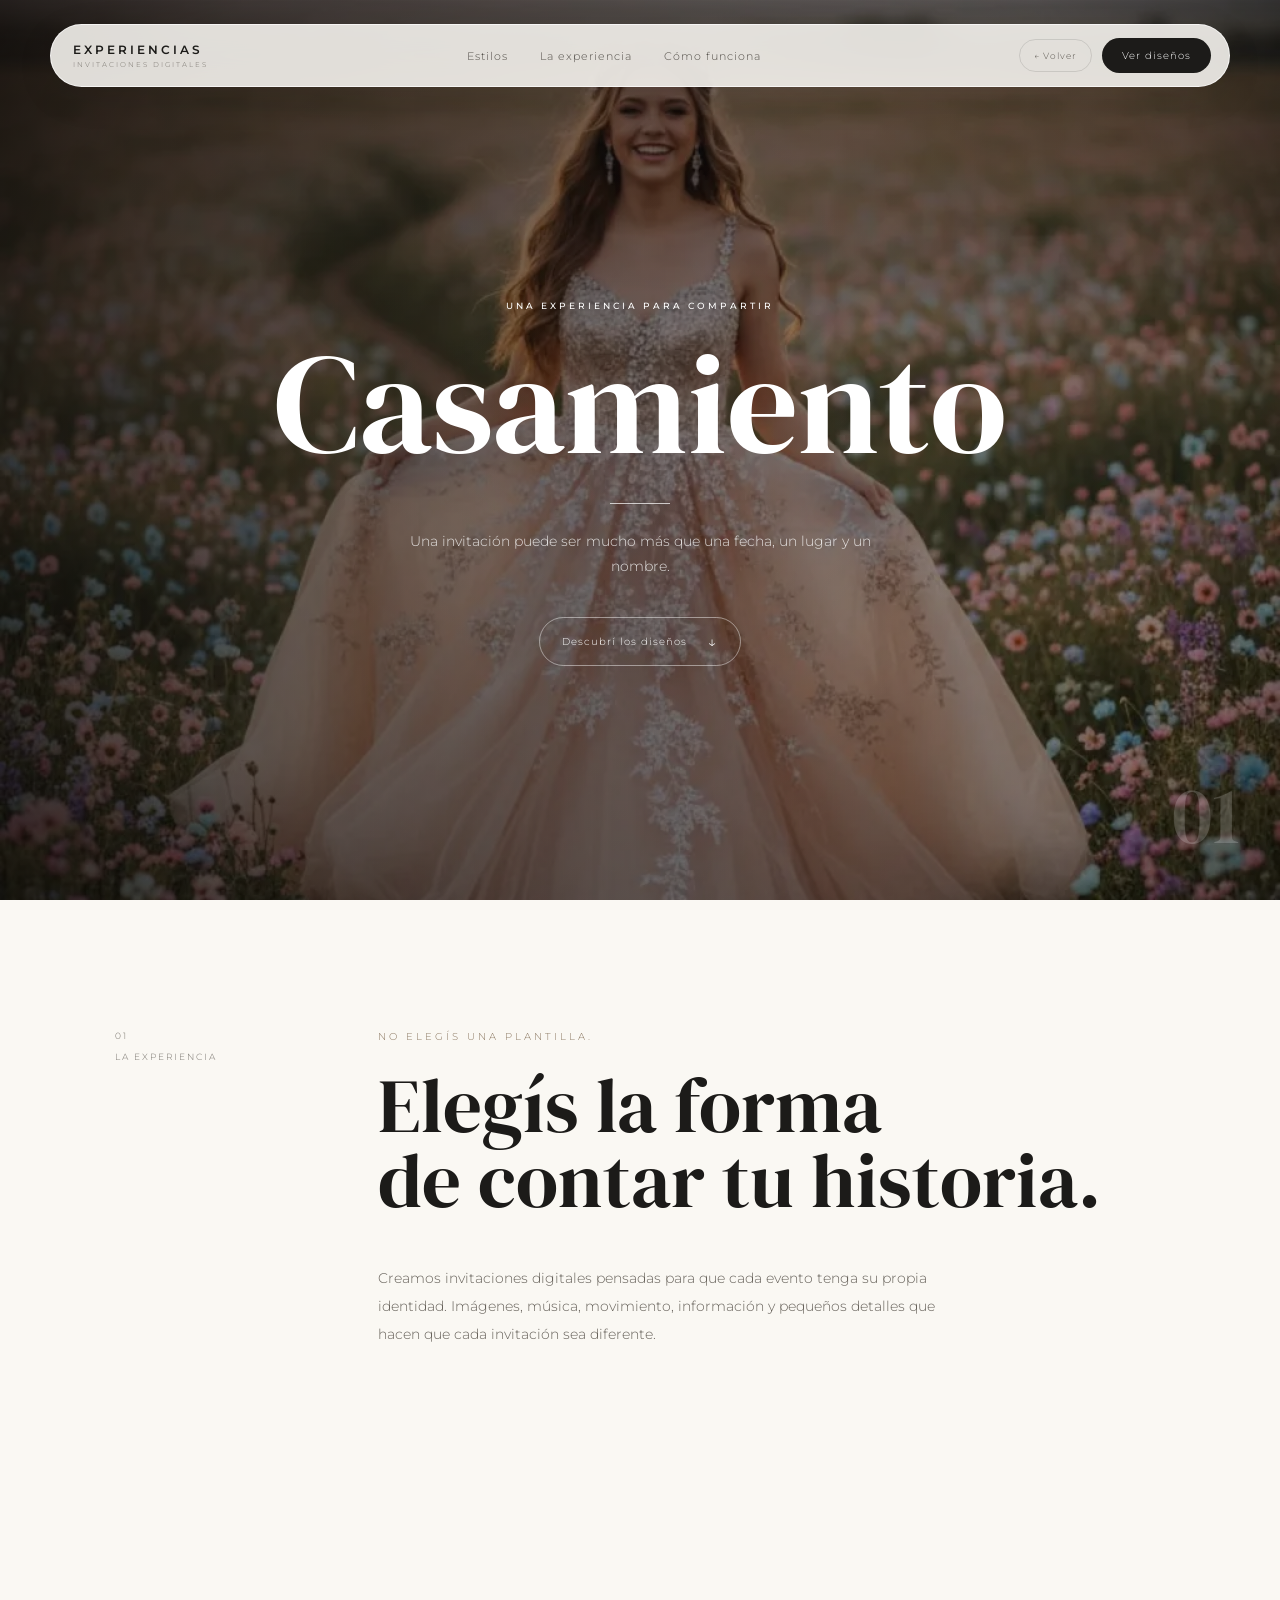
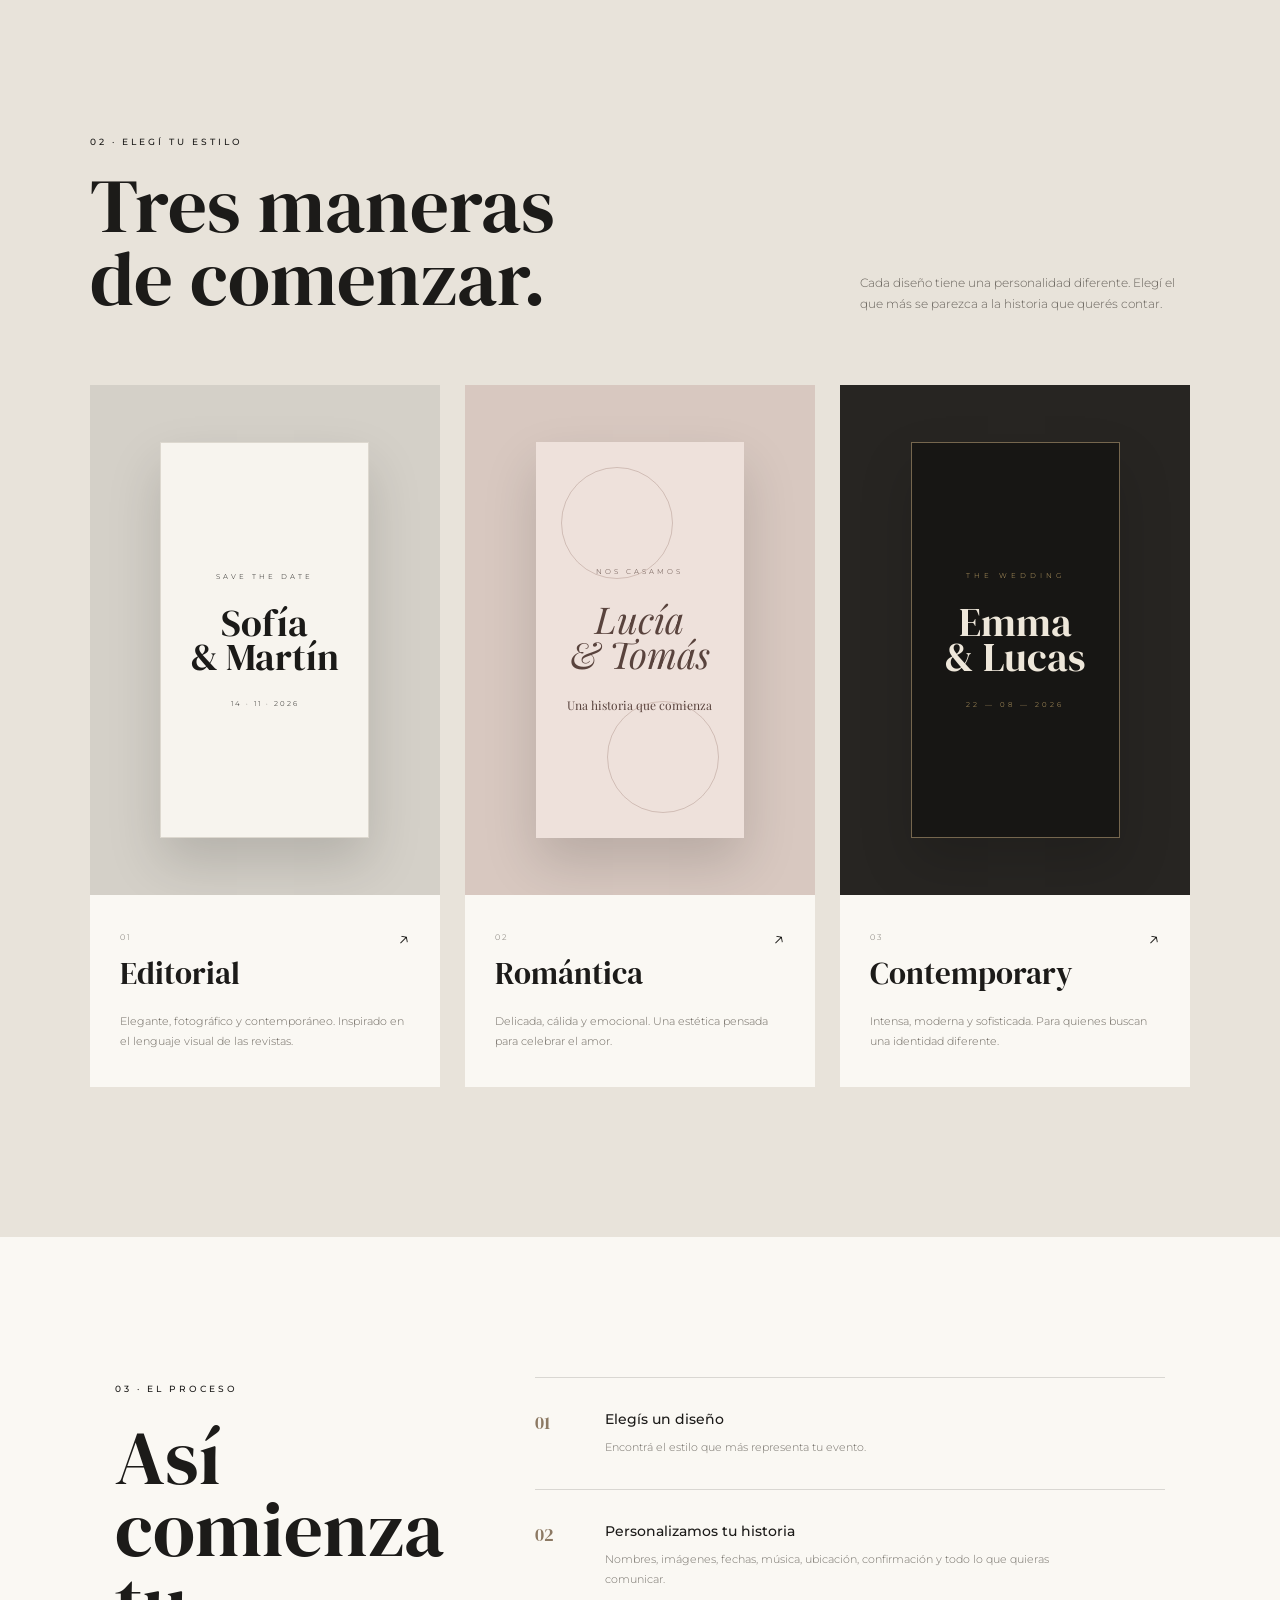
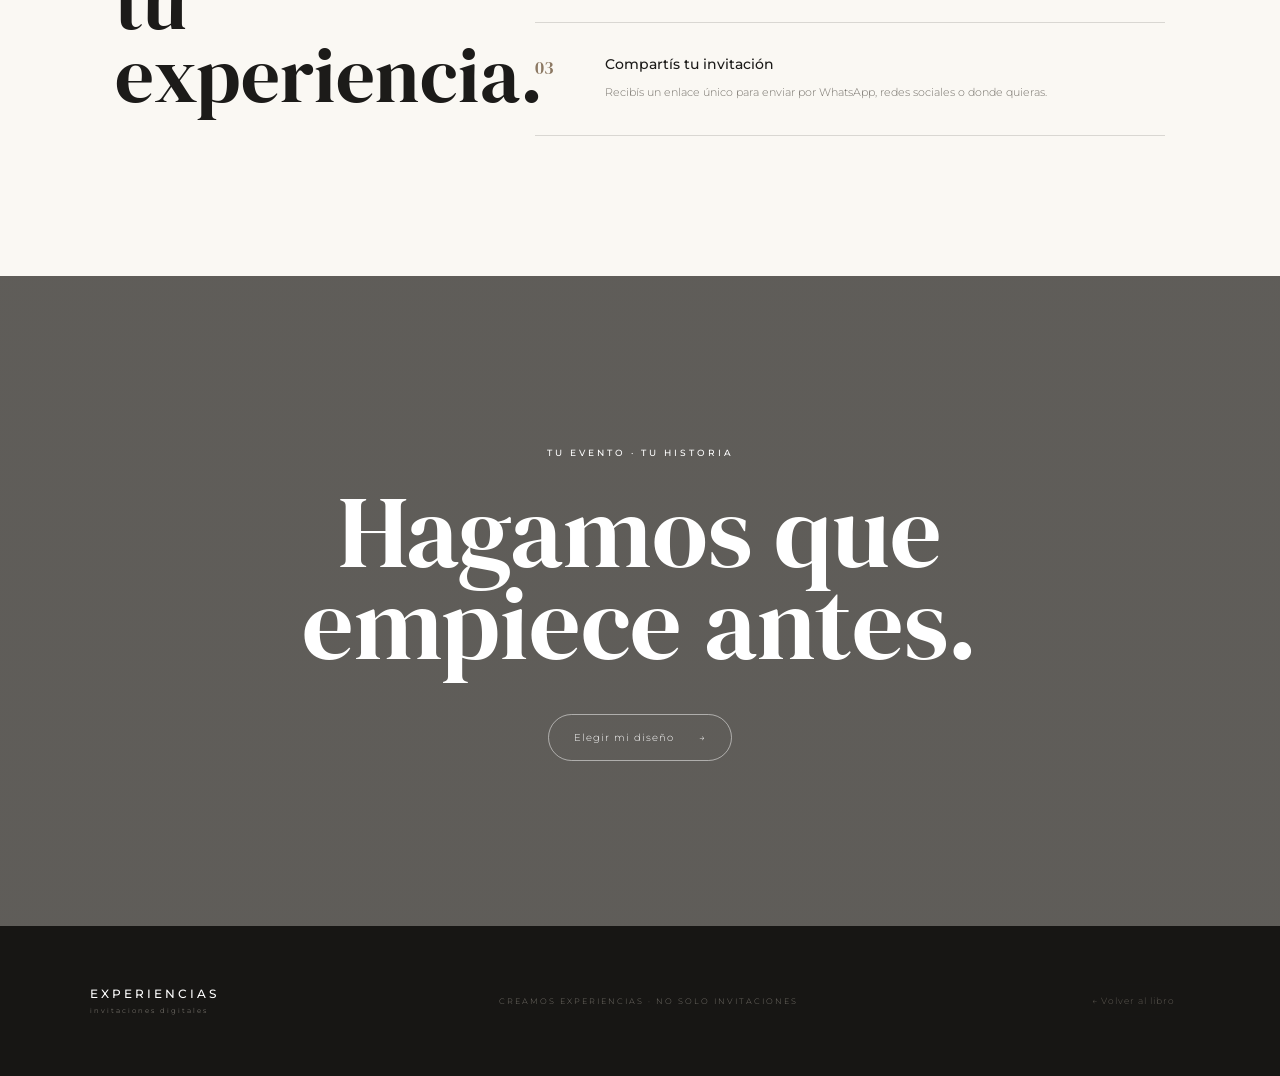
==== commit 3a112edf: "Actualización general" ====
--- a/evento.html
+++ b/evento.html
@@ -52,7 +52,7 @@
           <a href="#estilos">Estilos</a>
           <a href="#experiencia">La experiencia</a>
           <a href="#como-funciona">Cómo funciona</a>
-          <a href="index.html" class="mobile-back-book"> ← Volver al libro </a>
+          <a href="carousel.html" class="mobile-back-book"> ← Libro </a>
 
           <a href="#estilos" class="mobile-menu-button"> Ver diseños → </a>
         </div>
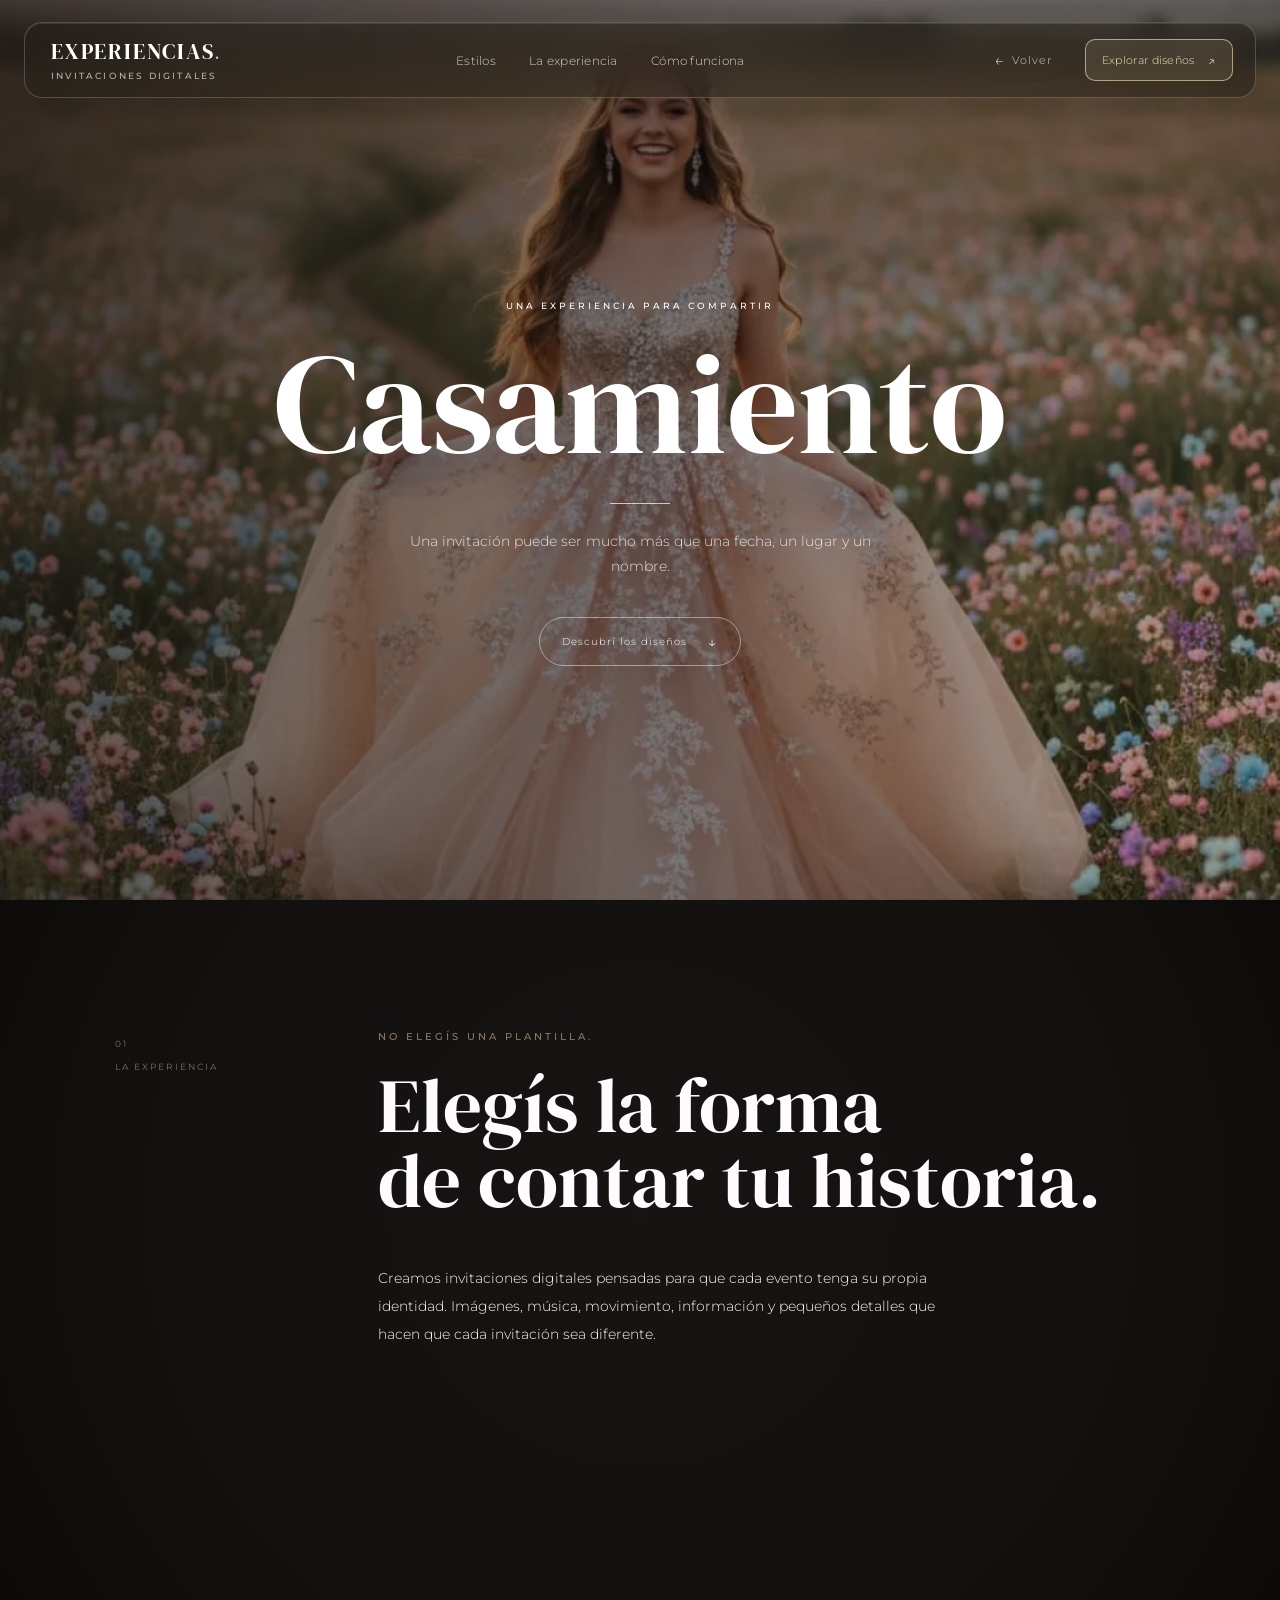
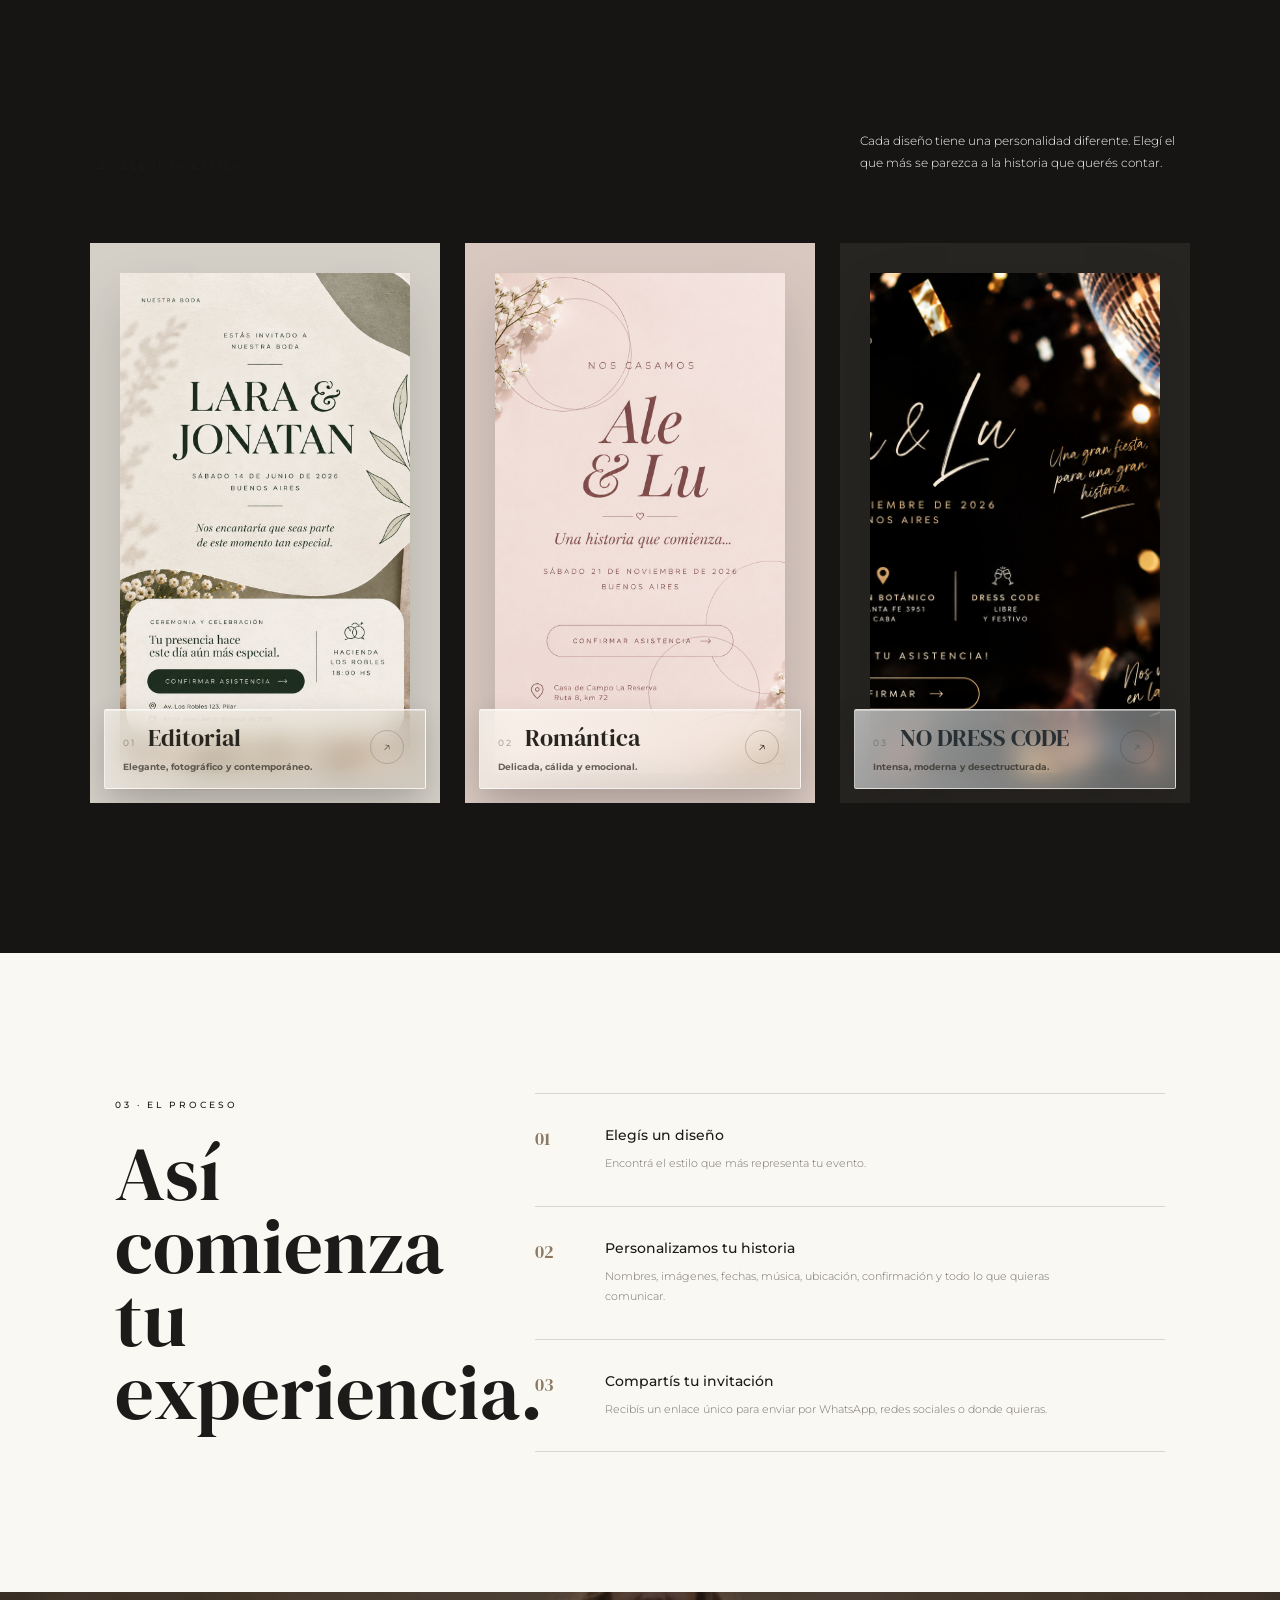
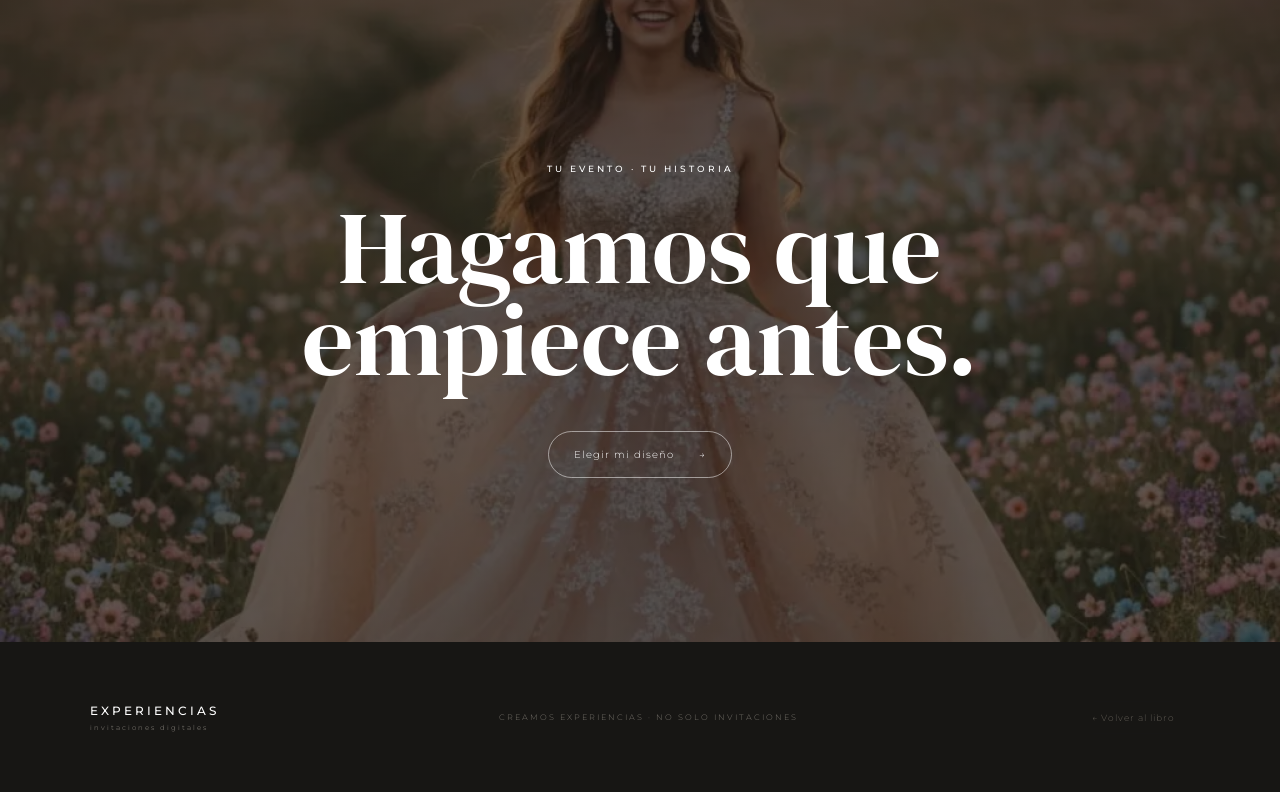
==== commit d928a0d5: "Actualización general" ====
--- a/evento.html
+++ b/evento.html
@@ -20,10 +20,13 @@
   <body>
     <div class="event-page">
       <!-- NAVBAR -->
+
       <header class="navbar">
         <a href="index.html" class="logo">
-          <span>EXPERIENCIAS</span>
-          <small>invitaciones digitales</small>
+          <span class="logo-name"
+            >EXPERIENCIAS<span class="logo-dot">.</span></span
+          >
+          <small>INVITACIONES DIGITALES</small>
         </a>
 
         <nav class="desktop-nav">
@@ -33,15 +36,23 @@
         </nav>
 
         <div class="nav-actions">
-          <a href="index.html" class="back-book"> ← Volver </a>
-
-          <a href="#estilos" class="nav-button"> Ver diseños </a>
+          <a href="carrousel-4.html" class="back-book">
+            <span class="back-arrow">←</span>
+            Volver
+          </a>
+
+          <a href="#estilos" class="nav-button">
+            Explorar diseños
+            <span>↗</span>
+          </a>
 
           <button
             class="menu-toggle"
             id="menuToggle"
             aria-label="Abrir menú"
             aria-expanded="false"
+            aria-controls="mobileMenu"
+            type="button"
           >
             <span></span>
             <span></span>
@@ -49,12 +60,13 @@
         </div>
 
         <div class="mobile-menu" id="mobileMenu">
-          <a href="#estilos">Estilos</a>
-          <a href="#experiencia">La experiencia</a>
-          <a href="#como-funciona">Cómo funciona</a>
-          <a href="carousel.html" class="mobile-back-book"> ← Libro </a>
-
-          <a href="#estilos" class="mobile-menu-button"> Ver diseños → </a>
+          <a href="#estilos">Estilos <span>01</span></a>
+          <a href="#experiencia">La UX <span>02</span></a>
+          <a href="#como-funciona">Cómo funciona <span>03</span></a>
+
+          <a href="index.html" class="mobile-back-book"> ← Volver al libro </a>
+
+          <a href="#estilos" class="mobile-menu-button"> Explorar diseños ↗ </a>
         </div>
       </header>
 
@@ -81,8 +93,6 @@
             <span>↓</span>
           </a>
         </div>
-
-        <div class="hero-number">01</div>
       </section>
 
       <!-- INTRO -->
@@ -113,11 +123,6 @@
         <div class="section-heading">
           <div>
             <span class="eyebrow">02 · ELEGÍ TU ESTILO</span>
-
-            <h2>
-              Tres maneras<br />
-              de comenzar.
-            </h2>
           </div>
 
           <p>
@@ -128,17 +133,14 @@
 
         <div class="design-grid">
           <!-- DISEÑO 1 -->
-          <a
-            href="demo.html?tema=casamiento&diseno=editorial"
-            class="design-card editorial"
-          >
+          <a href="invitacion.html" class="design-card editorial">
             <div class="card-image">
               <div class="fake-invitation editorial-preview">
                 <span class="preview-small"> SAVE THE DATE </span>
 
                 <strong>
-                  Sofía<br />
-                  & Martín
+                  Lu<br />
+                  & Lu
                 </strong>
 
                 <span class="preview-date"> 14 · 11 · 2026 </span>
@@ -153,25 +155,19 @@
 
               <span class="card-arrow">↗</span>
 
-              <p>
-                Elegante, fotográfico y contemporáneo. Inspirado en el lenguaje
-                visual de las revistas.
-              </p>
+              <p>Elegante, fotográfico y contemporáneo.</p>
             </div>
           </a>
 
           <!-- DISEÑO 2 -->
-          <a
-            href="demo.html?tema=casamiento&diseno=romantica"
-            class="design-card romantic"
-          >
+          <a href="romantico.html" class="design-card romantic">
             <div class="card-image">
               <div class="fake-invitation romantic-preview">
                 <span class="preview-small"> NOS CASAMOS </span>
 
                 <strong>
-                  Lucía<br />
-                  & Tomás
+                  Ale<br />
+                  & Lu
                 </strong>
 
                 <span class="preview-date"> Una historia que comienza </span>
@@ -186,25 +182,19 @@
 
               <span class="card-arrow">↗</span>
 
-              <p>
-                Delicada, cálida y emocional. Una estética pensada para celebrar
-                el amor.
-              </p>
+              <p>Delicada, cálida y emocional.</p>
             </div>
           </a>
 
           <!-- DISEÑO 3 -->
-          <a
-            href="demo.html?tema=casamiento&diseno=contemporary"
-            class="design-card contemporary"
-          >
+          <a href="custom.html" class="design-card contemporary">
             <div class="card-image">
               <div class="fake-invitation contemporary-preview">
                 <span class="preview-small"> THE WEDDING </span>
 
                 <strong>
-                  Emma<br />
-                  & Lucas
+                  Ema<br />
+                  & Lu
                 </strong>
 
                 <span class="preview-date"> 22 — 08 — 2026 </span>
@@ -214,15 +204,12 @@
             <div class="card-info">
               <div>
                 <span class="card-number">03</span>
-                <h3>Contemporary</h3>
+                <h3>NO DRESS CODE</h3>
               </div>
 
               <span class="card-arrow">↗</span>
 
-              <p>
-                Intensa, moderna y sofisticada. Para quienes buscan una
-                identidad diferente.
-              </p>
+              <p>Intensa, moderna y desectructurada.</p>
             </div>
           </a>
         </div>
@@ -307,6 +294,152 @@
       </footer>
     </div>
 
+    <audio id="invitationAudio" preload="auto" loop>
+      <source src="assets/audio/prueba.mp3" type="audio/mpeg" />
+    </audio>
+
+    <div id="experience-transition" aria-hidden="true">
+      <div
+        class="transition-card"
+        role="dialog"
+        aria-modal="true"
+        aria-labelledby="transition-title"
+      >
+        <div class="transition-art" aria-hidden="true">
+          <svg
+            viewBox="0 0 180 180"
+            fill="none"
+            xmlns="http://www.w3.org/2000/svg"
+          >
+            <!-- Halo de luz -->
+            <circle cx="90" cy="88" r="64" fill="#C6B9E3" fill-opacity=".07" />
+
+            <circle
+              cx="90"
+              cy="88"
+              r="48"
+              stroke="#D8B8D0"
+              stroke-opacity=".35"
+            />
+
+            <!-- Puerta abierta -->
+            <path
+              d="M54 142V49L105 35V142"
+              stroke="#F5F0E9"
+              stroke-width="1.5"
+              stroke-linejoin="round"
+            />
+
+            <path
+              d="M105 35L137 54V142L105 142"
+              stroke="#D8B8D0"
+              stroke-width="1.5"
+              stroke-linejoin="round"
+            />
+
+            <!-- Luz que sale de la puerta -->
+            <path
+              d="M105 49L126 64V127L105 142Z"
+              fill="#D8B8D0"
+              fill-opacity=".18"
+            />
+
+            <path d="M105 49L126 64" stroke="#F0D9B5" stroke-width="1.5" />
+
+            <circle cx="116" cy="94" r="2" fill="#F0D9B5" />
+
+            <!-- Destellos -->
+            <path
+              d="M39 58V74M31 66H47"
+              stroke="#F0D9B5"
+              stroke-width="1.5"
+              stroke-linecap="round"
+            />
+
+            <path
+              d="M143 32V44M137 38H149"
+              stroke="#C6B9E3"
+              stroke-width="1.5"
+              stroke-linecap="round"
+            />
+
+            <path
+              d="M143 117V129M137 123H149"
+              stroke="#B9C9B2"
+              stroke-width="1.5"
+              stroke-linecap="round"
+            />
+
+            <circle cx="40" cy="115" r="2" fill="#D8B8D0" />
+
+            <circle cx="131" cy="23" r="1.5" fill="#F0D9B5" />
+          </svg>
+        </div>
+
+        <div class="transition-eyebrow">Una experiencia te espera</div>
+
+        <h2 class="transition-title" id="transition-title">
+          La fiesta está
+          <span>por comenzar…</span>
+        </h2>
+
+        <p class="transition-description">
+          Dejá todo lo demás afuera. Entrá, disfrutá y empezá a vivir este
+          momento.
+        </p>
+
+        <button type="button" class="transition-enter" id="transition-enter">
+          <span id="transition-button-label">Tocá para entrar</span>
+          <span aria-hidden="true">↗</span>
+        </button>
+
+        <div
+          class="transition-status"
+          id="transition-status"
+          aria-live="polite"
+        >
+          Tu experiencia comienza acá.
+        </div>
+
+        <div class="transition-progress" aria-hidden="true">
+          <span></span>
+        </div>
+      </div>
+    </div>
+
     <script src="assets/js/evento.js"></script>
+    <audio id="invitationAudio" loop preload="auto">
+      <source src="assets/audio/prueba.mp3" type="audio/mpeg" />
+    </audio>
+
+    <script>
+      document.addEventListener("DOMContentLoaded", () => {
+        const audio = document.getElementById("invitationAudio");
+
+        // Comprobar si la página recibió la señal de inicio
+        const iniciarAudio = sessionStorage.getItem("proFiestaStartAudio");
+
+        if (!audio || iniciarAudio !== "1") return;
+
+        audio.volume = 0.4;
+
+        // Esperar al primer clic del usuario para iniciar el audio
+        const reproducirAudio = () => {
+          audio
+            .play()
+            .then(() => {
+              sessionStorage.removeItem("proFiestaStartAudio");
+              console.log("Audio iniciado correctamente.");
+            })
+            .catch((error) => {
+              console.warn("No se pudo iniciar el audio:", error);
+            });
+
+          document.removeEventListener("click", reproducirAudio);
+        };
+
+        document.addEventListener("click", reproducirAudio, { once: true });
+      });
+    </script>
   </body>
 </html>
--- a/assets/css/evento.css
+++ b/assets/css/evento.css
@@ -17,13 +17,61 @@
   scroll-behavior: smooth;
 }
 
+/* =========================================================
+   body
+========================================================= */
+
 body {
-  background: var(--bg);
+  position: relative;
+  background: #171513;
   color: var(--ink);
   font-family: "Montserrat", sans-serif;
   font-weight: 300;
 }
 
+/* =========================================================
+   FONDO FIJO DE LA EXPERIENCIA
+========================================================= */
+
+body::before {
+  content: "";
+
+  position: fixed;
+  inset: 0;
+
+  z-index: -2;
+
+  background: url("../img/casamiento-hero.webp") center center / cover no-repeat;
+}
+
+/* Oscurecimiento general sobre la imagen */
+
+body::after {
+  content: "";
+
+  position: fixed;
+  inset: 0;
+
+  z-index: -1;
+
+  background: linear-gradient(
+    110deg,
+    rgba(20, 18, 16, 0.72),
+    rgba(20, 18, 16, 0.25)
+  );
+}
+
+body::before {
+  content: "";
+
+  position: fixed;
+  inset: 0;
+
+  z-index: -2;
+
+  background: url("../img/casamiento-hero.webp") center center / cover no-repeat;
+}
+
 a {
   color: inherit;
   text-decoration: none;
@@ -31,6 +79,173 @@
 
 .event-page {
   overflow: hidden;
+}
+
+/* =========================================================
+   INTRO · BASE
+========================================================= */
+
+.intro {
+  position: relative;
+  z-index: 2;
+
+  display: grid;
+  grid-template-columns: 25% 75%;
+  min-height: 700px;
+  padding: 130px 9vw;
+  background: radial-gradient(
+    circle at 50% 45%,
+    transparent 0%,
+    rgba(0, 0, 0, 0.2) 70%,
+    rgba(0, 0, 0, 0.5) 100%
+  );
+  color: #261f29;
+}
+
+.intro-label {
+  display: flex;
+  flex-direction: column;
+  gap: 10px;
+
+  padding-top: 8px;
+
+  font-family: "Montserrat", sans-serif;
+  font-size: 9px;
+  line-height: 1.4;
+  font-weight: 400;
+  letter-spacing: 2px;
+  text-transform: uppercase;
+
+  color: #756f67;
+}
+
+.intro-content {
+  max-width: 850px;
+}
+
+.intro-kicker {
+  margin: 0;
+
+  font-family: "Montserrat", sans-serif;
+  font-size: 10px;
+  font-weight: 500;
+  letter-spacing: 3px;
+  text-transform: uppercase;
+
+  color: var(--accent);
+}
+
+.intro h2 {
+  margin-top: 25px;
+  margin-bottom: 0;
+
+  font-family: "DM Serif Display", serif;
+  font-size: clamp(48px, 6vw, 88px);
+  font-weight: 400;
+  line-height: 0.98;
+
+  color: #fdfbfd;
+}
+
+.intro-text {
+  max-width: 570px;
+
+  margin-top: 45px;
+
+  font-family: "Montserrat", sans-serif;
+  font-size: 14px;
+  font-weight: 300;
+  line-height: 2;
+
+  color: #faf9f8;
+}
+
+/* =========================================================
+   CUMPLE 8 · INTRO
+========================================================= */
+
+body.tema-cumple-8 .intro {
+  background:
+    radial-gradient(
+      circle at 80% 20%,
+      rgba(90, 40, 255, 0.08),
+      transparent 28%
+    ),
+    rgba(243, 245, 241, 0.92);
+
+  color: #1b281f;
+}
+
+body.tema-cumple-8 .intro-label {
+  color: #58705c;
+}
+
+body.tema-cumple-8 .intro-kicker,
+body.tema-cumple-8 .eyebrow {
+  color: #58705c;
+}
+
+body.tema-cumple-8 .intro h2 {
+  color: #dfa9dc;
+}
+
+body.tema-cumple-8 .intro-text {
+  color: #68726b;
+}
+
+/* =========================================================
+   CUMPLE 8 · DINOSAURIOS
+========================================================= */
+
+body.tema-cumple-8.cumple8-dinosaurios .eyebrow,
+body.tema-cumple-8.cumple8-dinosaurios .intro-kicker {
+  color: #3f7548;
+}
+
+/* =========================================================
+   CUMPLE 8 · SELECCIÓN
+========================================================= */
+
+body.tema-cumple-8.cumple8-seleccion .intro {
+  background: rgba(238, 248, 252, 0.92);
+}
+
+/* =========================================================
+   TRANSICIONES DE LA EXPERIENCIA
+========================================================= */
+
+body.tema-cumple-8 .hero,
+body.tema-cumple-8 .intro,
+body.tema-cumple-8 .styles-section,
+body.tema-cumple-8 .process,
+body.tema-cumple-8 .final-cta,
+body.tema-cumple-8 footer {
+  transition:
+    background 0.8s ease,
+    color 0.8s ease,
+    border-color 0.8s ease;
+}
+
+/* =========================================================
+   CUMPLE 8 · CAMBIO DE IDENTIDAD COMPLETA AL HACER HOVER
+========================================================= */
+
+/* ---------------------------------------------------------
+   TRANSICIÓN GENERAL
+--------------------------------------------------------- */
+
+body.tema-cumple-8,
+body.tema-cumple-8 .hero,
+body.tema-cumple-8 .intro,
+body.tema-cumple-8 .styles-section,
+body.tema-cumple-8 .process,
+body.tema-cumple-8 .final-cta,
+body.tema-cumple-8 footer,
+body.tema-cumple-8 .navbar {
+  transition:
+    background-color 0.8s ease,
+    color 0.8s ease,
+    border-color 0.8s ease;
 }
 
 /* =========================================
@@ -123,27 +338,27 @@
   min-height: 100vh;
 
   position: relative;
+  z-index: 1;
 
   display: flex;
   align-items: center;
   justify-content: center;
 
-  background:
-    linear-gradient(110deg, rgba(20, 18, 16, 0.72), rgba(20, 18, 16, 0.25)),
-    url("../img/casamiento-hero.webp") center / cover no-repeat;
-
   color: white;
+
+  /* La imagen ya no está acá */
+  background: transparent;
 }
 
 .hero-overlay {
   position: absolute;
   inset: 0;
-  background: radial-gradient(
+  /* background: radial-gradient(
     circle at 50% 45%,
     transparent 0%,
     rgba(0, 0, 0, 0.2) 70%,
     rgba(0, 0, 0, 0.5) 100%
-  );
+  ); */
 }
 
 .hero-content {
@@ -231,67 +446,13 @@
 }
 
 /* =========================================
-   INTRO
-========================================= */
-
-.intro {
-  display: grid;
-  grid-template-columns: 25% 75%;
-
-  min-height: 700px;
-
-  padding: 130px 9vw;
-
-  background: var(--paper);
-}
-
-.intro-label {
-  display: flex;
-  flex-direction: column;
-  gap: 10px;
-
-  font-size: 9px;
-  letter-spacing: 2px;
-  color: var(--muted);
-}
-
-.intro-content {
-  max-width: 850px;
-}
-
-.intro-kicker {
-  font-size: 10px;
-  letter-spacing: 3px;
-  color: var(--accent);
-}
-
-.intro h2 {
-  margin-top: 25px;
-
-  font-family: "DM Serif Display", serif;
-  font-size: clamp(48px, 6vw, 88px);
-  font-weight: 400;
-  line-height: 0.98;
-}
-
-.intro-text {
-  max-width: 570px;
-
-  margin-top: 45px;
-
-  font-size: 14px;
-  line-height: 2;
-  color: #66615a;
-}
-
-/* =========================================
    STYLES
 ========================================= */
 
 .styles-section {
   padding: 130px 7vw 150px;
 
-  background: #e8e3da;
+  /* background: #e8e3da; */
 }
 
 .section-heading {
@@ -316,7 +477,7 @@
 
   font-size: 12px;
   line-height: 1.8;
-  color: #67625b;
+  color: #fcfcfb;
 }
 
 /* =========================================
@@ -379,13 +540,29 @@
 /* EDITORIAL */
 
 .editorial .card-image {
+  width: 100%;
+  height: 100%;
+  overflow: hidden;
   background: #d4d0c8;
+  background: #d4d0c8;
 }
 
 .editorial-preview {
-  background: #f7f4ee;
-  color: #1b1a18;
-  border: 1px solid #ddd8cf;
+  width: 100%;
+  height: 100%;
+  min-height: 320px;
+
+  background-image: url("../img/invitaciones/editorial-preview.png");
+  background-size: cover;
+  background-position: center;
+  background-repeat: no-repeat;
+
+  border: none;
+  box-sizing: border-box;
+
+  /* Ocultamos el contenido HTML porque la imagen
+     ya contiene todo el diseño */
+  font-size: 0;
 }
 
 .editorial-preview strong {
@@ -407,95 +584,18 @@
   letter-spacing: 2px;
 }
 
-/* ROMÁNTICA */
-
-.romantic .card-image {
-  background: #d8c8c0;
-}
-
-.romantic-preview {
-  position: relative;
-
-  background: #eee1db;
-  color: #59433d;
-}
-
-.romantic-preview::before,
-.romantic-preview::after {
-  content: "";
-
-  position: absolute;
-
-  width: 110px;
-  height: 110px;
-
-  border-radius: 100%;
-
-  border: 1px solid rgba(120, 80, 70, 0.25);
-}
-
-.romantic-preview::before {
-  top: 25px;
-  left: 25px;
-}
-
-.romantic-preview::after {
-  bottom: 25px;
-  right: 25px;
-}
-
-.romantic-preview strong {
-  margin: 25px 0;
-
-  font-family: "Playfair Display", serif;
-  font-style: italic;
-  font-size: 37px;
-  line-height: 0.95;
-  font-weight: 400;
-}
-
-.romantic-preview .preview-small {
-  font-size: 7px;
-  letter-spacing: 3px;
-}
-
-.romantic-preview .preview-date {
-  font-family: "Playfair Display", serif;
-  font-size: 12px;
+.editorial-preview strong,
+.editorial-preview .preview-small,
+.editorial-preview .preview-date {
+  display: none;
+}
+
+.editorial-preview span,
+.editorial-preview strong {
+  display: none;
 }
 
 /* CONTEMPORARY */
-
-.contemporary .card-image {
-  background: #272522;
-}
-
-.contemporary-preview {
-  background: #171614;
-  color: #eee7da;
-  border: 1px solid #75664e;
-}
-
-.contemporary-preview strong {
-  margin: 25px 0;
-
-  font-family: "DM Serif Display", serif;
-  font-size: 40px;
-  line-height: 0.88;
-  font-weight: 400;
-}
-
-.contemporary-preview .preview-small {
-  font-size: 7px;
-  letter-spacing: 4px;
-  color: #c8a96b;
-}
-
-.contemporary-preview .preview-date {
-  font-size: 7px;
-  letter-spacing: 3px;
-  color: #c8a96b;
-}
 
 /* CARD INFO */
 
@@ -523,7 +623,7 @@
   max-width: 310px;
 
   margin-top: 18px;
-
+  font-weight: 700;
   font-size: 11px;
   line-height: 1.8;
   color: #706b63;
@@ -614,7 +714,7 @@
 
   background:
     linear-gradient(rgba(25, 23, 20, 0.68), rgba(25, 23, 20, 0.68)),
-    url("../img/casamiento-cta.webp") center / cover no-repeat;
+    url("../img/casamiento-hero.webp") center / cover no-repeat;
 
   color: white;
 }
@@ -1016,7 +1116,7 @@
       rgba(43, 15, 91, 0.72),
       rgba(8, 42, 105, 0.78)
     ),
-    url("../img/cumple-8-hero.png") center / cover no-repeat;
+    url("../img/book/mario-rock.jpg") center / cover no-repeat;
 }
 
 body.tema-cumple-8 .hero::before {
@@ -1041,6 +1141,21 @@
 }
 
 /* =========================================================
+   FONDO GENERAL · CUMPLEAÑOS DE 8
+========================================================= */
+
+body.tema-cumple-8::before {
+  background:
+    linear-gradient(
+      135deg,
+      rgba(5, 8, 25, 0.72),
+      rgba(43, 15, 91, 0.48),
+      rgba(8, 42, 105, 0.62)
+    ),
+    url("../img/book/mario-rock.jpg") center / cover no-repeat !important;
+}
+
+/* =========================================================
    HERO TYPOGRAPHY
 ========================================================= */
 
@@ -1051,31 +1166,6 @@
 
 body.tema-cumple-8 .hero-line {
   background: linear-gradient(90deg, #2575ff, #8d35ff, #ff304f);
-}
-
-/* =========================================================
-   INTRO
-========================================================= */
-
-body.tema-cumple-8 .intro {
-  background:
-    radial-gradient(
-      circle at 80% 20%,
-      rgba(90, 40, 255, 0.12),
-      transparent 25%
-    ),
-    #0b0e20;
-
-  color: white;
-}
-
-body.tema-cumple-8 .intro-text {
-  color: #aeb5d1;
-}
-
-body.tema-cumple-8 .intro-kicker,
-body.tema-cumple-8 .eyebrow {
-  color: #5fa2ff;
 }
 
 /* =========================================================
@@ -1117,30 +1207,6 @@
       transparent 22%
     ),
     linear-gradient(135deg, #151a4b, #3c1a91, #091a48);
-}
-
-/* =========================================================
-   CARD 02 · ARCADE
-========================================================= */
-
-body.tema-cumple-8 .design-card.romantic .card-image {
-  background:
-    radial-gradient(
-      circle at 30% 25%,
-      rgba(0, 166, 255, 0.65),
-      transparent 22%
-    ),
-    linear-gradient(135deg, #071a3c, #182f9b, #7415a8);
-}
-
-/* =========================================================
-   CARD 03 · POWER
-========================================================= */
-
-body.tema-cumple-8 .design-card.contemporary .card-image {
-  background:
-    radial-gradient(circle at 50% 20%, rgba(255, 48, 79, 0.7), transparent 22%),
-    linear-gradient(135deg, #2b0713, #741327, #15104b);
 }
 
 /* =========================================================
@@ -1303,27 +1369,6 @@
 
 body.tema-cumple-8 .hero-button:hover {
   background: #3d6145;
-}
-
-/* =========================================================
-   INTRO
-========================================================= */
-
-body.tema-cumple-8 .intro {
-  background: #f3f5f1;
-}
-
-body.tema-cumple-8 .intro-kicker,
-body.tema-cumple-8 .intro-label {
-  color: #58705c;
-}
-
-body.tema-cumple-8 .intro h2 {
-  color: #1b281f;
-}
-
-body.tema-cumple-8 .intro-text {
-  color: #68726b;
 }
 
 /* =========================================================
@@ -1799,18 +1844,6 @@
    TRANSICIONES GENERALES
 ========================================================= */
 
-body.tema-cumple-8 .hero,
-body.tema-cumple-8 .intro,
-body.tema-cumple-8 .styles-section,
-body.tema-cumple-8 .process,
-body.tema-cumple-8 .final-cta,
-body.tema-cumple-8 footer {
-  transition:
-    background 0.8s ease,
-    color 0.8s ease,
-    border-color 0.8s ease;
-}
-
 body.tema-cumple-8 .hero-line {
   transition:
     background 0.8s ease,
@@ -2232,28 +2265,6 @@
 }
 
 /* =========================================================
-   CUMPLE 8 · CAMBIO DE IDENTIDAD COMPLETA AL HACER HOVER
-========================================================= */
-
-/* ---------------------------------------------------------
-   TRANSICIÓN GENERAL
---------------------------------------------------------- */
-
-body.tema-cumple-8,
-body.tema-cumple-8 .hero,
-body.tema-cumple-8 .intro,
-body.tema-cumple-8 .styles-section,
-body.tema-cumple-8 .process,
-body.tema-cumple-8 .final-cta,
-body.tema-cumple-8 footer,
-body.tema-cumple-8 .navbar {
-  transition:
-    background-color 0.8s ease,
-    color 0.8s ease,
-    border-color 0.8s ease;
-}
-
-/* =========================================================
    DINOSAURIOS · VERDE
 ========================================================= */
 
@@ -2286,11 +2297,6 @@
   background: #102417;
 }
 
-body.tema-cumple-8.cumple8-dinosaurios .eyebrow,
-body.tema-cumple-8.cumple8-dinosaurios .intro-kicker {
-  color: #3f7548;
-}
-
 body.tema-cumple-8.cumple8-dinosaurios .hero-line {
   background: #78a878;
 }
@@ -2318,12 +2324,6 @@
     linear-gradient(135deg, #dff4fb, #8ccde2);
 }
 
-body.tema-cumple-8.cumple8-seleccion .intro,
-body.tema-cumple-8.cumple8-seleccion .styles-section,
-body.tema-cumple-8.cumple8-seleccion .process {
-  background: #eef8fc;
-}
-
 body.tema-cumple-8.cumple8-seleccion .final-cta {
   background: linear-gradient(135deg, #8ccde2, #4da8ca);
 }
@@ -2425,3 +2425,1357 @@
 body.tema-cumple-8.cumple8-superheroes .cumple8-card {
   border-color: rgba(179, 38, 48, 0.35);
 }
+
+/* =========================================================
+   MODAL · INVITACIÓN TIPO SOBRE
+========================================================= */
+
+.invitation-modal {
+  position: fixed;
+  inset: 0;
+
+  z-index: 9999;
+
+  display: flex;
+  align-items: center;
+  justify-content: center;
+
+  opacity: 0;
+  visibility: hidden;
+
+  transition:
+    opacity 500ms ease,
+    visibility 500ms ease;
+}
+
+.invitation-modal.active {
+  opacity: 1;
+  visibility: visible;
+}
+
+/* ---------------------------------------------------------
+   FONDO
+--------------------------------------------------------- */
+
+.invitation-backdrop {
+  position: absolute;
+  inset: 0;
+
+  background: radial-gradient(
+    circle at center,
+    rgba(40, 32, 25, 0.78),
+    rgba(10, 8, 6, 0.96)
+  );
+
+  backdrop-filter: blur(12px);
+}
+
+/* ---------------------------------------------------------
+   CONTENEDOR
+--------------------------------------------------------- */
+
+.invitation-modal-content {
+  position: relative;
+
+  width: min(92vw, 520px);
+  height: min(92vh, 820px);
+
+  display: flex;
+  align-items: center;
+  justify-content: center;
+
+  z-index: 2;
+}
+
+/* ---------------------------------------------------------
+   BOTÓN CERRAR
+--------------------------------------------------------- */
+
+.invitation-close {
+  position: absolute;
+
+  top: 10px;
+  right: -5px;
+
+  width: 42px;
+  height: 42px;
+
+  border: 1px solid rgba(255, 255, 255, 0.35);
+  border-radius: 50%;
+
+  background: rgba(20, 20, 20, 0.45);
+
+  color: white;
+
+  font-size: 28px;
+  font-weight: 300;
+  line-height: 1;
+
+  cursor: pointer;
+
+  z-index: 50;
+
+  opacity: 0;
+
+  transition:
+    opacity 400ms ease,
+    background 300ms ease,
+    transform 300ms ease;
+}
+
+.invitation-modal.active .invitation-close {
+  opacity: 1;
+}
+
+.invitation-close:hover {
+  background: rgba(255, 255, 255, 0.15);
+  transform: rotate(90deg);
+}
+
+/* =========================================================
+   SOBRE
+========================================================= */
+
+.envelope-stage {
+  position: absolute;
+
+  width: 360px;
+  max-width: 82vw;
+
+  text-align: center;
+
+  z-index: 10;
+
+  transition:
+    opacity 700ms ease,
+    transform 900ms cubic-bezier(0.22, 1, 0.36, 1);
+}
+
+.envelope-stage.opening {
+  transform: translateY(-20px) scale(0.96);
+}
+
+.envelope-stage.hidden {
+  opacity: 0;
+  transform: translateY(-70px) scale(0.9);
+  pointer-events: none;
+}
+
+/* ---------------------------------------------------------
+   SOBRE
+--------------------------------------------------------- */
+
+.envelope {
+  position: relative;
+
+  width: 100%;
+  aspect-ratio: 1.55;
+
+  perspective: 1000px;
+
+  filter: drop-shadow(0 30px 50px rgba(0, 0, 0, 0.45));
+}
+
+/* ---------------------------------------------------------
+   CUERPO TRASERO
+--------------------------------------------------------- */
+
+.envelope-back {
+  position: absolute;
+  inset: 0;
+
+  background: linear-gradient(145deg, #f5efe5, #d9cdbb);
+
+  border-radius: 4px;
+
+  z-index: 1;
+}
+
+/* ---------------------------------------------------------
+   PAPEL QUE SALE
+--------------------------------------------------------- */
+
+.envelope-paper {
+  position: absolute;
+
+  left: 7%;
+  right: 7%;
+
+  bottom: 4%;
+
+  height: 92%;
+
+  background: linear-gradient(135deg, #fffdf8, #f4eee3);
+
+  display: flex;
+  flex-direction: column;
+
+  align-items: center;
+  justify-content: center;
+
+  gap: 8px;
+
+  color: #3e372f;
+
+  box-shadow: 0 5px 20px rgba(0, 0, 0, 0.12);
+
+  z-index: 2;
+
+  transform: translateY(45%) scale(0.94);
+
+  transition: transform 1200ms cubic-bezier(0.16, 1, 0.3, 1);
+}
+
+.envelope-paper span {
+  font-family: "Montserrat", sans-serif;
+
+  font-size: 9px;
+  letter-spacing: 4px;
+}
+
+.envelope-paper strong {
+  font-family: "DM Serif Display", serif;
+
+  font-size: 32px;
+  font-weight: 400;
+}
+
+/* ---------------------------------------------------------
+   FRENTE
+--------------------------------------------------------- */
+
+.envelope-front {
+  position: absolute;
+  inset: 0;
+
+  background: linear-gradient(145deg, #e9dfd1, #cbbda9);
+
+  clip-path: polygon(0 0, 50% 55%, 100% 0, 100% 100%, 0 100%);
+
+  z-index: 4;
+}
+
+/* ---------------------------------------------------------
+   SOLAPA
+--------------------------------------------------------- */
+
+.envelope-flap {
+  position: absolute;
+
+  top: 0;
+  left: 0;
+
+  width: 100%;
+  height: 62%;
+
+  background: linear-gradient(145deg, #f4ecdf, #d8cbbb);
+
+  clip-path: polygon(0 0, 100% 0, 50% 100%);
+
+  transform-origin: top center;
+
+  z-index: 6;
+
+  transition: transform 1100ms cubic-bezier(0.22, 1, 0.36, 1);
+}
+
+/* ---------------------------------------------------------
+   SELLO
+--------------------------------------------------------- */
+
+.envelope-seal {
+  position: absolute;
+
+  left: 50%;
+  top: 49%;
+
+  width: 58px;
+  height: 58px;
+
+  transform: translate(-50%, -50%);
+
+  border-radius: 50%;
+
+  background: radial-gradient(circle, #b99a6a, #8d7047);
+
+  color: #fff;
+
+  display: flex;
+  align-items: center;
+  justify-content: center;
+
+  font-size: 23px;
+
+  box-shadow: 0 5px 15px rgba(0, 0, 0, 0.2);
+
+  z-index: 10;
+
+  transition:
+    opacity 500ms ease,
+    transform 700ms ease;
+}
+
+/* ---------------------------------------------------------
+   ANIMACIÓN DE APERTURA
+--------------------------------------------------------- */
+
+.invitation-modal.opening .envelope-flap {
+  transform: rotateX(180deg);
+}
+
+.invitation-modal.opening .envelope-paper {
+  transform: translateY(-12%) scale(1);
+}
+
+.invitation-modal.opening .envelope-seal {
+  opacity: 0;
+
+  transform: translate(-50%, -50%) scale(0.6);
+}
+
+/* ---------------------------------------------------------
+   TEXTO
+--------------------------------------------------------- */
+
+.envelope-message {
+  margin-top: 28px;
+
+  color: rgba(255, 255, 255, 0.75);
+
+  font-family: "Montserrat", sans-serif;
+
+  font-size: 10px;
+
+  letter-spacing: 3px;
+
+  text-transform: uppercase;
+
+  opacity: 0;
+
+  animation: envelopeMessageIn 800ms ease 500ms forwards;
+}
+
+@keyframes envelopeMessageIn {
+  to {
+    opacity: 1;
+  }
+}
+
+/* ---------------------------------------------------------
+   RESPONSIVE
+--------------------------------------------------------- */
+
+@media (max-width: 600px) {
+  .invitation-modal-content {
+    width: 94vw;
+    height: 92vh;
+  }
+
+  .envelope-stage {
+    width: 330px;
+  }
+
+  .invitation-frame {
+    width: 90vw;
+    height: 88vh;
+  }
+
+  .invitation-close {
+    top: 5px;
+    right: 0;
+  }
+}
+
+/* =========================================================
+   CARD INFO · GLASS EDITORIAL
+========================================================= */
+
+.design-card {
+  position: relative;
+  overflow: hidden;
+}
+
+/* La imagen ocupa toda la tarjeta */
+
+.design-card .card-image {
+  position: relative;
+  min-height: 560px;
+  height: 560px;
+}
+
+/* ---------------------------------------------------------
+   PANEL DE INFORMACIÓN
+--------------------------------------------------------- */
+
+.design-card .card-info {
+  position: absolute;
+
+  left: 14px;
+  right: 14px;
+  bottom: 14px;
+
+  z-index: 10;
+
+  padding: 16px 18px 15px;
+
+  background: linear-gradient(
+    135deg,
+    rgba(255, 252, 246, 0.68),
+    rgba(235, 228, 217, 0.42)
+  );
+
+  backdrop-filter: blur(14px) saturate(110%);
+  -webkit-backdrop-filter: blur(14px) saturate(110%);
+
+  border: 1px solid rgba(255, 255, 255, 0.6);
+
+  border-radius: 2px;
+
+  box-shadow:
+    0 10px 28px rgba(35, 29, 23, 0.16),
+    inset 0 1px 0 rgba(255, 255, 255, 0.4);
+
+  color: #29251f;
+
+  transition:
+    transform 500ms cubic-bezier(0.22, 1, 0.36, 1),
+    background 400ms ease,
+    box-shadow 400ms ease;
+}
+
+/* ---------------------------------------------------------
+   PEQUEÑO MOVIMIENTO AL PASAR EL MOUSE
+--------------------------------------------------------- */
+
+.design-card:hover .card-info {
+  transform: translateY(-5px);
+
+  background: linear-gradient(
+    135deg,
+    rgba(255, 253, 248, 0.82),
+    rgba(235, 228, 217, 0.6)
+  );
+
+  box-shadow:
+    0 18px 42px rgba(35, 29, 23, 0.23),
+    inset 0 1px 0 rgba(255, 255, 255, 0.55);
+}
+
+/* ---------------------------------------------------------
+   CABECERA DEL PANEL
+--------------------------------------------------------- */
+
+/* número */
+
+.design-card .card-number {
+  font-family: "Montserrat", sans-serif;
+
+  font-size: 9px;
+  font-weight: 500;
+
+  letter-spacing: 2px;
+
+  opacity: 0.55;
+}
+
+/* ---------------------------------------------------------
+   FLECHA
+--------------------------------------------------------- */
+
+.design-card .card-arrow {
+  position: absolute;
+
+  top: 20px;
+  right: 21px;
+
+  width: 34px;
+  height: 34px;
+
+  display: flex;
+  align-items: center;
+  justify-content: center;
+
+  border: 1px solid rgba(41, 37, 31, 0.22);
+
+  border-radius: 50%;
+
+  font-size: 16px;
+
+  color: #29251f;
+
+  transition:
+    transform 400ms ease,
+    background 300ms ease;
+}
+
+.design-card:hover .card-arrow {
+  transform: translate(3px, -3px);
+
+  background: rgba(255, 255, 255, 0.32);
+}
+
+.design-card .card-info > div {
+  display: flex;
+  align-items: baseline;
+  gap: 12px;
+}
+
+.design-card .card-info h3 {
+  margin: 0;
+
+  font-family: "DM Serif Display", serif;
+
+  font-size: 24px;
+  line-height: 1;
+
+  font-weight: 400;
+}
+
+.design-card .card-info p {
+  margin: 10px 34px 0 0;
+
+  font-family: "Montserrat", sans-serif;
+
+  font-size: 9px;
+  line-height: 1.5;
+
+  color: rgba(41, 37, 31, 0.7);
+}
+
+/* =========================================================
+   EDITORIAL
+========================================================= */
+
+.design-card.editorial .card-info {
+  background: linear-gradient(
+    135deg,
+    rgba(245, 241, 233, 0.76),
+    rgba(211, 202, 188, 0.48)
+  );
+
+  border-color: rgba(255, 255, 255, 0.72);
+}
+
+.design-card.editorial .card-number {
+  color: #756858;
+}
+
+.design-card.editorial .card-info h3 {
+  color: #29251f;
+}
+
+.design-card.editorial .card-arrow {
+  color: #625547;
+  border-color: rgba(98, 85, 71, 0.28);
+}
+
+/* =========================================================
+   ROMÁNTICA
+========================================================= */
+
+/* =========================================================
+   ROMÁNTICA
+========================================================= */
+
+.romantic .card-image {
+  background: #d8c8c0;
+}
+
+.romantic-preview {
+  position: relative;
+
+  width: 100%;
+  height: 100%;
+  min-height: 320px;
+
+  background-image: url("../img/invitaciones/romantic-preview.png");
+  background-size: cover;
+  background-position: center;
+  background-repeat: no-repeat;
+
+  border: none;
+  box-sizing: border-box;
+
+  color: #59433d;
+}
+
+/* Decoración */
+
+.romantic-preview::before,
+.romantic-preview::after {
+  content: "";
+
+  position: absolute;
+
+  width: 110px;
+  height: 110px;
+
+  border-radius: 100%;
+
+  border: 1px solid rgba(120, 80, 70, 0.25);
+
+  pointer-events: none;
+}
+
+.romantic-preview::before {
+  top: 25px;
+  left: 25px;
+}
+
+.romantic-preview::after {
+  bottom: 25px;
+  right: 25px;
+}
+
+/* Contenido HTML oculto porque el diseño
+   ahora viene de la imagen */
+
+.romantic-preview strong,
+.romantic-preview .preview-small,
+.romantic-preview .preview-date {
+  display: none;
+}
+
+/* =========================================================
+   CONTEMPORARY
+========================================================= */
+
+.contemporary .card-image {
+  background: #272522;
+}
+
+.contemporary-preview {
+  position: relative;
+
+  width: 100%;
+  height: 100%;
+  min-height: 320px;
+
+  background-image: url("../img/invitaciones/contemporary-preview.png");
+  background-size: cover;
+  background-position: center;
+  background-repeat: no-repeat;
+
+  border: none;
+  box-sizing: border-box;
+
+  color: #eee7da;
+}
+
+/* =========================================================
+   CARD 03 · POWER
+   Solo se aplica al tema Cumple 8
+========================================================= */
+
+body.tema-cumple-8 .design-card.contemporary .card-image {
+  background:
+    radial-gradient(circle at 50% 20%, rgba(255, 48, 79, 0.7), transparent 22%),
+    linear-gradient(135deg, #2b0713, #741327, #15104b);
+}
+
+/* =========================================================
+   CONTENIDO HTML
+   Oculto porque la imagen contiene el diseño
+========================================================= */
+
+.contemporary-preview strong,
+.contemporary-preview .preview-small,
+.contemporary-preview .preview-date {
+  display: none;
+}
+
+/* =========================================================
+   CARD INFO
+========================================================= */
+
+.design-card.contemporary .card-info {
+  background: linear-gradient(
+    135deg,
+    rgba(235, 237, 237, 0.7),
+    rgba(184, 190, 191, 0.42)
+  );
+}
+
+.design-card.contemporary .card-info h3 {
+  color: #283034;
+}
+
+.design-card.contemporary .card-number,
+.design-card.contemporary .card-arrow {
+  color: #536064;
+}
+
+/* =========================================================
+   MOBILE
+========================================================= */
+
+@media (max-width: 600px) {
+  .design-card .card-image {
+    min-height: 460px;
+  }
+
+  .design-card .card-info {
+    left: 12px;
+    right: 12px;
+    bottom: 12px;
+
+    padding: 18px 18px 17px;
+  }
+
+  .design-card .card-info h3 {
+    font-size: 24px;
+  }
+
+  .design-card .card-info p {
+    font-size: 10px;
+    font-weight: 800;
+    line-height: 1.6;
+  }
+}
+
+/* =========================================
+   NAVBAR · EDITORIAL FLOTANTE
+========================================= */
+
+.navbar {
+  position: fixed;
+  top: 22px;
+  left: 50%;
+  transform: translateX(-50%);
+  z-index: 1000;
+
+  width: min(1240px, calc(100% - 48px));
+  min-height: 76px;
+  padding: 12px 22px 12px 26px;
+  box-sizing: border-box;
+
+  display: flex;
+  align-items: center;
+  justify-content: space-between;
+  gap: 28px;
+
+  background: rgba(35, 31, 26, 0.52);
+  -webkit-backdrop-filter: blur(20px) saturate(125%);
+  backdrop-filter: blur(20px) saturate(125%);
+
+  border: 1px solid rgba(255, 255, 255, 0.2);
+  border-radius: 18px;
+
+  box-shadow:
+    0 12px 38px rgba(0, 0, 0, 0.16),
+    inset 0 1px 0 rgba(255, 255, 255, 0.1);
+
+  color: #fff;
+}
+
+/* Logo */
+
+.navbar .logo {
+  display: flex;
+  flex-direction: column;
+  flex-shrink: 0;
+  gap: 4px;
+
+  color: #fff;
+  text-decoration: none;
+  line-height: 1;
+}
+
+.navbar .logo-name {
+  font-family: "DM Serif Display", Georgia, serif;
+  font-size: 22px;
+  letter-spacing: 1.8px;
+  font-weight: 400;
+}
+
+.navbar .logo-dot {
+  color: #d9bd91;
+}
+
+.navbar .logo small {
+  font-size: 9px;
+  letter-spacing: 2.2px;
+  font-weight: 500;
+  color: rgba(255, 255, 255, 0.66);
+}
+
+/* Navegación principal */
+
+.navbar .desktop-nav {
+  display: flex;
+  align-items: center;
+  justify-content: center;
+  gap: clamp(18px, 2.6vw, 38px);
+}
+
+.navbar .desktop-nav a {
+  position: relative;
+  padding: 9px 0;
+
+  color: rgba(255, 255, 255, 0.78);
+  font-size: 12px;
+  letter-spacing: 0.25px;
+  text-decoration: none;
+
+  transition: color 0.3s ease;
+}
+
+.navbar .desktop-nav a::after {
+  content: "";
+  position: absolute;
+  left: 0;
+  bottom: 2px;
+
+  width: 0;
+  height: 1px;
+  background: #d9bd91;
+
+  transition: width 0.3s ease;
+}
+
+.navbar .desktop-nav a:hover {
+  color: #fff;
+}
+
+.navbar .desktop-nav a:hover::after {
+  width: 100%;
+}
+
+/* Acciones */
+
+.navbar .nav-actions {
+  display: flex;
+  align-items: center;
+  justify-content: flex-end;
+  gap: 18px;
+  flex-shrink: 0;
+}
+
+.navbar .back-book {
+  display: inline-flex;
+  align-items: center;
+  gap: 7px;
+
+  color: rgba(255, 255, 255, 0.76);
+  font-size: 11px;
+  text-decoration: none;
+  white-space: nowrap;
+
+  transition: color 0.3s ease;
+}
+
+.navbar .back-arrow {
+  font-size: 17px;
+  transition: transform 0.3s ease;
+}
+
+.navbar .back-book:hover {
+  color: #fff;
+}
+
+.navbar .back-book:hover .back-arrow {
+  transform: translateX(-4px);
+}
+
+/* Botón principal */
+
+.navbar .nav-button {
+  min-height: 42px;
+  padding: 0 16px;
+
+  display: inline-flex;
+  align-items: center;
+  justify-content: center;
+  gap: 12px;
+
+  border: 1px solid rgba(226, 204, 171, 0.7);
+  border-radius: 10px;
+
+  background: rgba(217, 189, 145, 0.13);
+  color: #f2dfc2;
+
+  font-size: 11px;
+  letter-spacing: 0.3px;
+  text-decoration: none;
+  white-space: nowrap;
+
+  transition:
+    background 0.3s ease,
+    color 0.3s ease,
+    border-color 0.3s ease,
+    transform 0.3s ease;
+}
+
+.navbar .nav-button span {
+  font-size: 15px;
+  transition: transform 0.3s ease;
+}
+
+.navbar .nav-button:hover {
+  background: #d9bd91;
+  border-color: #d9bd91;
+  color: #28231d;
+  transform: translateY(-1px);
+}
+
+.navbar .nav-button:hover span {
+  transform: translate(2px, -2px);
+}
+
+/* Menú hamburguesa: oculto en escritorio */
+
+.navbar .menu-toggle {
+  display: none;
+}
+
+/* Menú desplegable móvil */
+
+.navbar .mobile-menu {
+  display: none;
+}
+
+/* =========================================
+   RESPONSIVE
+========================================= */
+
+@media (max-width: 1000px) {
+  .navbar {
+    gap: 18px;
+    padding-left: 20px;
+    padding-right: 16px;
+  }
+
+  .navbar .desktop-nav {
+    gap: 18px;
+  }
+
+  .navbar .desktop-nav a {
+    font-size: 11px;
+  }
+
+  .navbar .nav-actions {
+    gap: 12px;
+  }
+
+  .navbar .back-book {
+    font-size: 10px;
+  }
+
+  .navbar .nav-button {
+    padding: 0 12px;
+  }
+}
+
+@media (max-width: 760px) {
+  .navbar {
+    top: 12px;
+    width: calc(100% - 24px);
+    min-height: 66px;
+    padding: 10px 15px;
+    border-radius: 16px;
+    gap: 12px;
+  }
+
+  .navbar .logo-name {
+    font-size: 19px;
+    letter-spacing: 1.3px;
+  }
+
+  .navbar .logo small {
+    font-size: 8px;
+    letter-spacing: 1.5px;
+  }
+
+  .navbar .desktop-nav,
+  .navbar .back-book,
+  .navbar .nav-button {
+    display: none;
+  }
+
+  .navbar .nav-actions {
+    margin-left: auto;
+  }
+
+  .navbar .menu-toggle {
+    width: 42px;
+    height: 42px;
+    padding: 0;
+
+    display: flex;
+    flex-direction: column;
+    align-items: center;
+    justify-content: center;
+    gap: 6px;
+
+    border: 1px solid rgba(255, 255, 255, 0.2);
+    border-radius: 11px;
+    background: rgba(255, 255, 255, 0.07);
+    cursor: pointer;
+
+    transition: background 0.3s ease;
+  }
+
+  .navbar .menu-toggle:hover {
+    background: rgba(255, 255, 255, 0.14);
+  }
+
+  .navbar .menu-toggle span {
+    display: block;
+    width: 17px;
+    height: 1px;
+    background: #fff;
+    transition: transform 0.3s ease;
+  }
+
+  /* Animación del botón al abrir */
+
+  .navbar .menu-toggle[aria-expanded="true"] span:first-child {
+    transform: translateY(3.5px) rotate(45deg);
+  }
+
+  .navbar .menu-toggle[aria-expanded="true"] span:last-child {
+    transform: translateY(-3.5px) rotate(-45deg);
+  }
+
+  /* Panel móvil */
+
+  .navbar .mobile-menu {
+    position: absolute;
+    top: calc(100% + 10px);
+    left: 0;
+    right: 0;
+
+    padding: 12px;
+    display: flex;
+    flex-direction: column;
+    gap: 4px;
+
+    background: rgba(35, 31, 26, 0.94);
+    -webkit-backdrop-filter: blur(22px);
+    backdrop-filter: blur(22px);
+
+    border: 1px solid rgba(255, 255, 255, 0.15);
+    border-radius: 16px;
+
+    box-shadow: 0 18px 40px rgba(0, 0, 0, 0.22);
+
+    opacity: 0;
+    visibility: hidden;
+    pointer-events: none;
+    transform: translateY(-8px);
+
+    transition:
+      opacity 0.25s ease,
+      transform 0.25s ease,
+      visibility 0.25s ease;
+  }
+
+  .navbar .mobile-menu.active {
+    opacity: 1;
+    visibility: visible;
+    pointer-events: auto;
+    transform: translateY(0);
+  }
+
+  .navbar .mobile-menu > a {
+    min-height: 46px;
+    padding: 0 12px;
+
+    display: flex;
+    align-items: center;
+    justify-content: space-between;
+
+    border-radius: 9px;
+    color: rgba(255, 255, 255, 0.88);
+    font-size: 13px;
+    text-decoration: none;
+
+    transition: background 0.25s ease;
+  }
+
+  .navbar .mobile-menu > a:hover {
+    background: rgba(255, 255, 255, 0.08);
+  }
+
+  .navbar .mobile-menu > a span {
+    color: #cbb18b;
+    font-size: 10px;
+    letter-spacing: 1px;
+  }
+
+  .navbar .mobile-menu > .mobile-back-book {
+    justify-content: flex-start;
+    margin-top: 5px;
+    border-top: 1px solid rgba(255, 255, 255, 0.12);
+    border-radius: 0;
+    color: #d9bd91;
+  }
+
+  .navbar .mobile-menu > .mobile-menu-button {
+    justify-content: center;
+    margin-top: 5px;
+    min-height: 48px;
+
+    background: #d9bd91;
+    color: #28231d;
+    font-weight: 600;
+  }
+}
+
+@media (prefers-reduced-motion: reduce) {
+  .navbar *,
+  .navbar *::before,
+  .navbar *::after {
+    transition-duration: 0.01ms !important;
+  }
+}
+
+/* =====================================================
+   PRO-FIESTA · TRANSICIÓN ENTRE EXPERIENCIAS
+===================================================== */
+
+body.transition-active {
+  overflow: hidden;
+}
+
+#experience-transition {
+  position: fixed;
+  inset: 0;
+  z-index: 99999;
+  display: flex;
+  align-items: center;
+  justify-content: center;
+  padding: 24px;
+
+  background: rgba(24, 22, 30, 0.18);
+  backdrop-filter: blur(0) saturate(1);
+  -webkit-backdrop-filter: blur(0) saturate(1);
+
+  opacity: 0;
+  visibility: hidden;
+  pointer-events: none;
+
+  transition:
+    opacity 1.1s ease,
+    visibility 1.1s ease,
+    backdrop-filter 1.4s ease,
+    background 1.4s ease;
+}
+
+#experience-transition.active {
+  opacity: 1;
+  visibility: visible;
+  pointer-events: auto;
+
+  background: rgba(24, 22, 30, 0.78);
+  backdrop-filter: blur(15px) saturate(0.65);
+  -webkit-backdrop-filter: blur(15px) saturate(0.65);
+}
+
+.transition-card {
+  position: relative;
+  width: min(480px, 100%);
+  overflow: hidden;
+  padding: 42px 28px 36px;
+  border: 1px solid rgba(245, 240, 233, 0.3);
+  border-radius: 5px;
+
+  background: linear-gradient(
+    145deg,
+    rgba(198, 185, 227, 0.14),
+    rgba(36, 35, 43, 0.83) 55%,
+    rgba(216, 184, 208, 0.12)
+  );
+
+  box-shadow:
+    0 30px 100px rgba(0, 0, 0, 0.35),
+    inset 0 1px rgba(255, 255, 255, 0.15);
+
+  text-align: center;
+  color: #f5f0e9;
+
+  opacity: 0;
+  transform: translateY(28px) scale(0.94);
+  transition:
+    opacity 0.9s ease 0.25s,
+    transform 1s cubic-bezier(0.2, 0.75, 0.25, 1) 0.25s;
+}
+
+#experience-transition.active .transition-card {
+  opacity: 1;
+  transform: translateY(0) scale(1);
+}
+
+.transition-art {
+  position: relative;
+  display: grid;
+  place-items: center;
+  width: 100%;
+  height: 190px;
+  margin: 0 auto 28px;
+  overflow: hidden;
+  isolation: isolate;
+}
+
+.transition-art::before {
+  content: "";
+  position: absolute;
+  width: 190px;
+  height: 190px;
+  border-radius: 50%;
+  background: radial-gradient(
+    circle,
+    rgba(216, 184, 208, 0.3),
+    rgba(198, 185, 227, 0.12) 45%,
+    transparent 72%
+  );
+  filter: blur(8px);
+  animation: transitionGlow 3s ease-in-out infinite alternate;
+}
+
+.transition-art svg {
+  position: relative;
+  z-index: 1;
+  width: 175px;
+  max-height: 180px;
+  overflow: visible;
+  filter: drop-shadow(0 8px 25px rgba(198, 185, 227, 0.2));
+  animation: transitionFloat 4s ease-in-out infinite;
+}
+
+.transition-eyebrow {
+  color: #b9c9b2;
+  font-size: 10px;
+  font-weight: 700;
+  letter-spacing: 3px;
+  text-transform: uppercase;
+}
+
+.transition-title {
+  margin: 16px 0 12px;
+  font-family: "DM Sans", sans-serif;
+  font-size: clamp(27px, 6vw, 38px);
+  font-weight: 500;
+  line-height: 1.12;
+}
+
+.transition-title span {
+  display: block;
+  color: #d8b8d0;
+  font-family: Georgia, serif;
+  font-style: italic;
+  font-weight: 400;
+}
+
+.transition-description {
+  max-width: 320px;
+  margin: 0 auto;
+  color: rgba(245, 240, 233, 0.72);
+  font-size: 13px;
+  line-height: 1.8;
+}
+
+.transition-enter {
+  display: inline-flex;
+  align-items: center;
+  justify-content: center;
+  gap: 15px;
+  min-height: 50px;
+  margin-top: 28px;
+  padding: 0 25px;
+  border: 1px solid rgba(216, 184, 208, 0.75);
+  border-radius: 50px;
+  background: #d8b8d0;
+  color: #24232b;
+  font-size: 10px;
+  font-weight: 800;
+  letter-spacing: 1.5px;
+  text-transform: uppercase;
+  cursor: pointer;
+  transition:
+    background 0.3s ease,
+    transform 0.3s ease;
+}
+
+.transition-enter:hover {
+  background: #f0dce9;
+  transform: translateY(-2px);
+}
+
+.transition-enter:disabled {
+  opacity: 0.75;
+  cursor: wait;
+}
+
+.transition-status {
+  min-height: 18px;
+  margin-top: 17px;
+  color: #c6b9e3;
+  font-size: 10px;
+  letter-spacing: 1px;
+}
+
+.transition-progress {
+  width: 100%;
+  height: 2px;
+  margin-top: 8px;
+  overflow: hidden;
+  background: rgba(245, 240, 233, 0.12);
+}
+
+.transition-progress span {
+  display: block;
+  width: 0;
+  height: 100%;
+  background: #d8b8d0;
+}
+
+#experience-transition.leaving .transition-progress span {
+  width: 100%;
+  transition: width 5s linear;
+}
+
+@keyframes transitionGlow {
+  from {
+    transform: scale(0.85);
+    opacity: 0.65;
+  }
+  to {
+    transform: scale(1.12);
+    opacity: 1;
+  }
+}
+
+@keyframes transitionFloat {
+  0%,
+  100% {
+    transform: translateY(0) rotate(-2deg);
+  }
+  50% {
+    transform: translateY(-9px) rotate(2deg);
+  }
+}
+
+@media (max-width: 480px) {
+  .transition-card {
+    padding: 32px 20px 28px;
+  }
+
+  .transition-art {
+    height: 155px;
+  }
+
+  .transition-art svg {
+    width: 145px;
+  }
+}
+
+@media (prefers-reduced-motion: reduce) {
+  #experience-transition,
+  .transition-card,
+  .transition-art::before,
+  .transition-art svg {
+    animation: none !important;
+    transition-duration: 0.01ms !important;
+  }
+}
